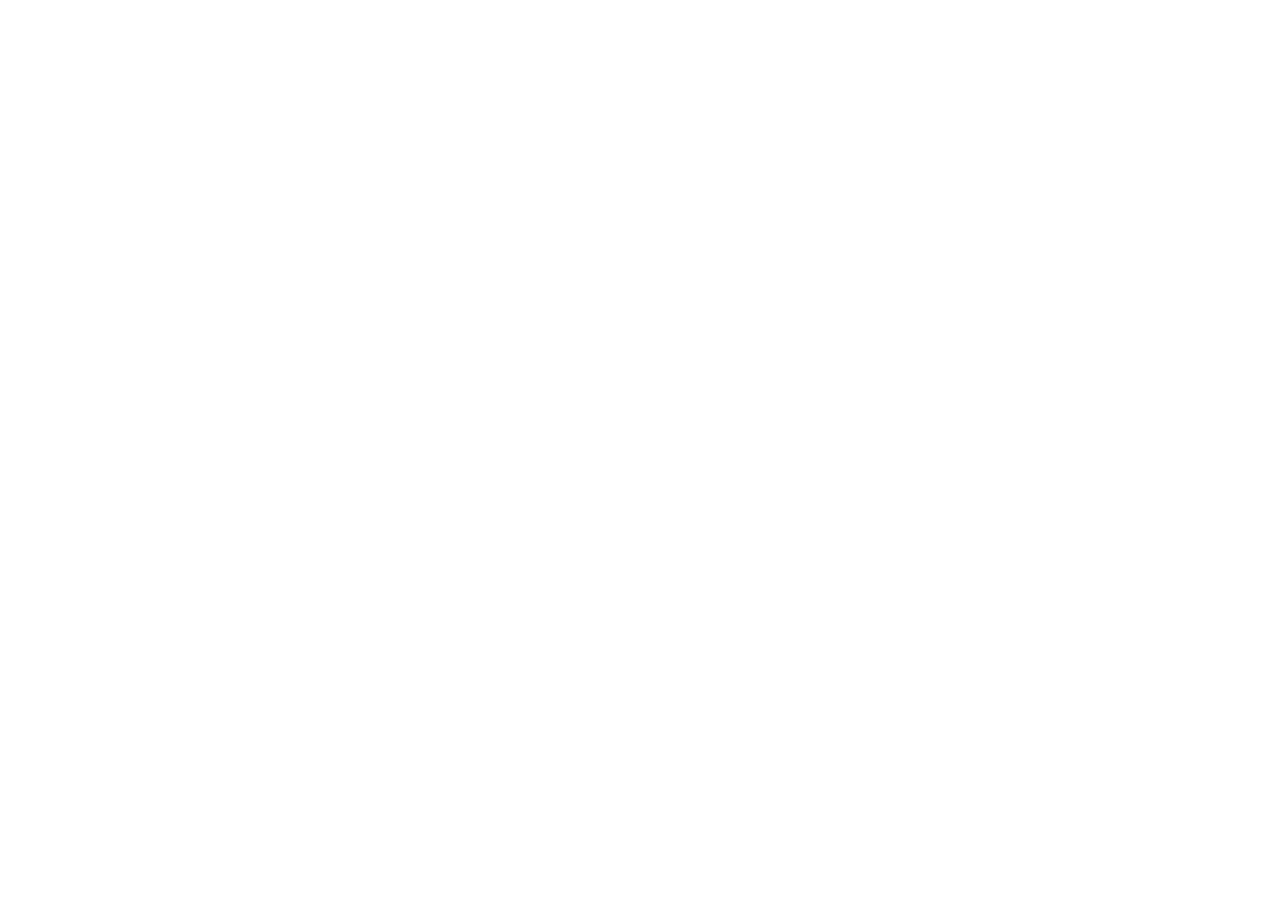
==== index.html @ d06d0d48 "index" ====
<!DOCTYPE html>
<html lang="en">

<head>
    <meta charset="UTF-8">
    <meta name="viewport" content="width=device-width, initial-scale=1.0">
    <title>Aliasger Baroor | Systems Architect</title>

    <link rel="preconnect" href="https://fonts.googleapis.com/">
    <link rel="preconnect" href="https://fonts.gstatic.com/" crossorigin>
    <link
        href="https://fonts.googleapis.com/css2?family=Geist:wght@100..900&amp;family=Unbounded:wght@200..900&amp;display=swap"
        rel="stylesheet">

    <link rel="stylesheet" href="https://cdnjs.cloudflare.com/ajax/libs/font-awesome/6.5.1/css/all.min.css">

    <link href="css/style.css" rel="stylesheet">

    <link rel="stylesheet" type="text/css" href="css/colorswitcher.css">
    <link id="dynamic-theme" rel="stylesheet" href="css/skins/multicolors.css">
    <script>
        // Forcefully disable the ability of any script to redirect the page
        window.onbeforeunload = function () {
            return "Redirect blocked.";
        };

        // Override the location object's behavior if the script tries to use it
        Object.defineProperty(window, 'location', {
            value: window.location,
            writable: false,
            configurable: false
        });
    </script>
</head>

<body>

    <!-- Chat Wrapper Starts -->
    <main class="chat-wrapper" id="chat-wrapper">
        <section class="chat-container" id="chat-container">
            <div class="chat-area-content">
                <!-- Intro Screen Starts -->
                <div id="intro-screen" class="intro-screen">
                    <div class="intro-content">
                        <!-- Hello Text Starts -->
                        <div class="hello">
                            <span>
                                Hello!
                            </span>
                        </div>
                        <!-- Hello Text Ends -->
                        <!-- Intro Texts Starts -->
                        <div class="intro-text">
                            <h1>
                                I'm a<span>Systems,</span>
                            </h1>
                            <h2>
                                Architect
                            </h2>
                        </div>
                        <!-- Intro Texts Ends -->
                        <!-- Intro Content Starts -->
                        <div class="intro-bottom-content">
                            <!-- Quote Starts -->
                            <div class="quote">
                                <p>
                                    Aliasger is a master of architectural integrity; he doesn't just write code, he
                                    builds scalable foundations that power modern enterprise solutions.
                                </p>
                                <span>
                                    Senior Technical Lead - Global Systems
                                </span>
                            </div>
                            <!-- Quote Ends -->
                            <!-- Photo Starts -->
                            <div class="image-container">
                                <img id="intro-image" src="img/avatar-intro.png" alt="David Johnson"
                                    class="intro-image">
                                <div class="rounded-animation"></div>
                            </div>
                            <!-- Photo Ends -->
                            <!-- Call To Actions Starts -->
                            <div id="intro-options-target" class="intro-options">
                                <button class="btn btn-primary" data-action="about">
                                    <span class="button-content">
                                        <span>More About Me</span>
                                    </span>
                                </button>
                                <button class="btn btn-primary btn-secondary" data-action="portfolio">
                                    <span class="button-content">
                                        <span>See My Work</span>
                                    </span>
                                </button>
                            </div>
                            <!-- Call To Actions Ends -->
                        </div>
                        <!-- Intro Content Ends -->
                    </div>
                </div>
                <!-- Intro Screen Ends -->

                <!-- Chat Window Starts -->
                <div id="chat-window" class="chat-window">
                    <!-- Chat Avatar Starts -->
                    <img src="img/chat-avatar.png" id="chat-avatar" class="chat-avatar-image" alt="David Johnson">
                    <!-- Chat Avatar Ends -->
                </div>
                <!-- Chat Window Ends -->

                <!-- Chat Input Starts -->
                <footer id="chat-footer" class="chat-footer">
                    <div id="input-nav-wrapper" class="input-nav-wrapper">
                        <!-- Chat Form Starts -->
                        <div class="input-area-visual">
                            <button class="btn-menu-toggle" id="btn-menu-toggle"><i
                                    class="fa-solid fa-plus"></i></button>
                            <input type="text" id="chat-input" placeholder="Try about, skills, or projects...">
                            <button class="send-btn" id="send-button" disabled><i
                                    class="fa-solid fa-arrow-up"></i></button>
                        </div>
                        <!-- Chat Form Ends -->
                        <!-- Footer Navigation Starts -->
                        <div id="primary-nav" class="primary-nav">
                            <div class="nav-links-container">
                                <button class="btn btn-primary-nav" data-flow="about"><i
                                        class="fa-solid fa-file-lines"></i>About Me</button>
                                <button class="btn btn-primary-nav" data-flow="skills"><i
                                        class="fa-solid fa-gear"></i>Skills</button>
                                <button class="btn btn-primary-nav" data-flow="projects"><i
                                        class="fa-solid fa-layer-group"></i>Projects</button>
                                <button class="btn btn-primary-nav" data-flow="clients"><i
                                        class="fa-solid fa-users"></i>Clients</button>
                                <button class="btn btn-primary-nav" data-flow="contact"><i
                                        class="fa-solid fa-envelope"></i>Contact</button>
                            </div>
                        </div>
                        <!-- Footer Navigation Ends -->
                    </div>
                    <!-- Footer Bottom Text Starts -->
                    <p id="chat-footer-text"><i class="fa-regular fa-comment-dots"></i> You can ask me about : age · cv
                        · education · experience · awards · hobbies</p>
                    <!-- Footer Bottom Text Ends -->
                </footer>
                <!-- Chat Input Ends -->
            </div>
        </section>
    </main>
    <!-- Chat Wrapper Ends -->

    <!-- Sections Starts -->
    <div class="sections">

        <!-- About Section Starts -->
        <div id="flow-about" class="generic-flow" data-flow-id="about"
            data-triggers="about, about me, about you, who are you, profile, bio, biography, introduction, who, you, me">
            <p>I'm a <strong>Full-Stack Developer and Systems Architect</strong> specializing in the MERN stack. I'm
                passionate about building scalable frameworks and robust digital infrastructures that drive enterprise
                performance.</p>

            <div class="list-with-icons">
                <span><i class="fa-solid fa-graduation-cap"></i>BCA Graduate & MCA Scholar</span>
                <span><i class="fa-solid fa-code-branch"></i>Architect of the Protocol Framework</span>
                <span><i class="fa-solid fa-gears"></i>Enterprise System specialist</span>
                <span><i class="fa-regular fa-calendar-check"></i>Available for Freelance & SaaS Projects</span>
                <span><i class="fa-regular fa-map"></i>Based in Indore, India</span>
            </div>
            <ul class="options">
                <li data-action="skills">View My Skills</li>
                <li data-action="projects" data-class="btn-secondary">View My Projects</li>
            </ul>
        </div>
        <!-- About Section Ends -->

        <!-- Skills Section Starts -->
        <div id="flow-skills" class="generic-flow" data-flow-id="skills"
            data-triggers="skills, technologies, stack, tech, tools, what can you do, capabilities, show me your skills, services, what are you good at">
            <!-- Content Starts -->
            <p>Here are the tools and technologies I use daily to build reliable, modern interfaces with a strong focus
                on <strong>quality and performance.</strong></p>
            <!-- Single Category of Skills Starts -->
            <h2 class="category-skills"><i class="fa-solid fa-microchip"></i> Architecture & Core</h2>
            <ul class="list-skills">
                <li>System Architecture<span class="stars" data-rating="5"></span></li>
                <li>MERN Stack Mastery<span class="stars" data-rating="5"></span></li>
                <li>TypeScript / JavaScript<span class="stars" data-rating="5"></span></li>
                <li>Protocol Framework (Creator)<span class="stars" data-rating="5"></span></li>
            </ul>

            <h2 class="category-skills"><i class="fa-solid fa-server"></i> Backend & Scalability</h2>
            <ul class="list-skills">
                <li>Node.js (Hono / Express)<span class="stars" data-rating="5"></span></li>
                <li>Kafka / Event Streaming<span class="stars" data-rating="4"></span></li>
                <li>REST & GraphQL APIs<span class="stars" data-rating="5"></span></li>
                <li>Docker / Containerization<span class="stars" data-rating="4"></span></li>
            </ul>

            <h2 class="category-skills"><i class="fa-solid fa-database"></i> Database & Infrastructure</h2>
            <ul class="list-skills">
                <li>PostgreSQL / Prisma ORM<span class="stars" data-rating="5"></span></li>
                <li>MongoDB / NoSQL<span class="stars" data-rating="5"></span></li>
                <li>Cloud (AWS / DigitalOcean)<span class="stars" data-rating="4"></span></li>
                <li>Redis / Caching<span class="stars" data-rating="4"></span></li>
            </ul>

            <h2 class="category-skills"><i class="fa-solid fa-display"></i> Frontend & Mobile</h2>
            <ul class="list-skills">
                <li>React / Next.js<span class="stars" data-rating="5"></span></li>
                <li>Tailwind CSS / UI Design<span class="stars" data-rating="5"></span></li>
                <li>Flutter (Cross-platform)<span class="stars" data-rating="4"></span></li>
                <li>State Management (Redux/Zustand)<span class="stars" data-rating="5"></span></li>
            </ul>
            <!-- Single Category of Skills Ends -->
            <!-- Content Ends -->
            <!-- Buttons Starts -->
            <ul class="options">
                <li data-action="projects">View My Projects</li>
                <li data-class="btn-secondary">
                    <a href="Aliasger_CV.pdf" download="Aliasger_Baroor_CV.pdf" target="_blank">Download CV</a>
                </li>
            </ul>
            <!-- Buttons Ends -->
        </div>
        <!-- Skills Section Ends -->

        <!-- Projects Section Starts -->
        <div id="flow-projects"
            data-triggers="projects, portfolio, work, examples, case studies, show me, builds, apps, websites, creations, show me your work">
            <!-- Intro Starts -->
            <p class="intro">Ready to view my recent work? I’ll walk you through my projects one at a time. Click
                <strong>Show Next Project</strong> below to keep going.
            </p>
            <!-- Intro Ends -->
            <!-- Projects Data Starts -->
            <div class="projects-data">
                <!-- Single Project Starts -->
                <div class="project-item" data-title="Gallery Project" data-link="https://link-to-your-website.com/"
                    data-image="img/projects/project-1.jpg" data-media="gallery">
                    <p class="summary">Interactive e-commerce website with multiple product views and zoom features
                        built with React and Node js.</p>
                    <div class="gallery-urls">
                        <img src="img/projects/project-1-big.jpg" alt="">
                        <img src="img/projects/project-2-big.jpg" alt="">
                        <img src="img/projects/project-3-big.jpg" alt="">
                    </div>
                </div>
                <!-- Single Project Ends -->
                <!-- Single Project Starts -->
                <div class="project-item" data-title="YouTube Project" data-link="https://link-to-your-website.com/"
                    data-image="img/projects/project-2.jpg" data-media="youtube" data-youtube-id="SjJhuZQlkbA">
                    <p class="summary">A short video showcasing the concept, key features, and the overall user
                        experience in action.</p>
                </div>
                <!-- Single Project Ends -->
                <!-- Single Project Starts -->
                <div class="project-item" data-title="Image Project" data-image="img/projects/project-3.jpg"
                    data-media="image">
                    <p class="summary">Interactive e-commerce website with multiple product views and zoom features
                        built with React and Node js.</p>
                </div>
                <!-- Single Project Ends -->
                <!-- Single Project Starts -->
                <div class="project-item" data-title="MP4 Video Project" data-link="https://link-to-your-website.com/"
                    data-image="img/projects/project-4.jpg" data-media="video" data-video-url="img/video.mp4">
                    <p class="summary">A launch video presenting the product vision, core features, and the experience
                        delivered to users.</p>
                </div>
                <!-- Single Project Ends -->
            </div>
            <!-- Projects Data Ends -->
            <!-- Buttons Starts -->
            <div class="project-buttons">
                <!-- Repeating Button In Each Project Starts -->
                <ul class="global">
                    <li data-action="clients" data-class="btn-secondary">View My Clients</li>
                </ul>
                <!-- Repeating Button In Each Project Ends -->
                <!-- Final Buttons Starts -->
                <ul class="final">
                    <li data-action="clients">View My Clients</li>
                    <li data-action="contact" data-class="btn-secondary">Contact Me</li>
                </ul>
                <!-- Final Buttons Starts -->
            </div>
            <!-- Buttons Ends -->
        </div>
        <!-- Projects Section Ends -->

        <!-- Clients Section Starts -->
        <div id="flow-clients" data-triggers="clients, brands, partners, customers, collaborations">
            <!-- Intro Starts -->
            <p class="intro">I've had the pleasure of working with some <strong>amazing companies and brands</strong>
                over the years, here are a few of them :</p>
            <!-- Intro Ends -->
            <!-- Clients Logos Starts -->
            <div class="client-list">
                <div class="client-item" data-name="Logo Ipsum" data-logo="img/clients/logoipsum-391.png"></div>
                <div class="client-item" data-name="Logo Ipsum" data-logo="img/clients/logoipsum-393.png"></div>
                <div class="client-item" data-name="Logo Ipsum" data-logo="img/clients/logoipsum-406.png"></div>
                <div class="client-item" data-name="Logo Ipsum" data-logo="img/clients/logoipsum-408.png"></div>
                <div class="client-item" data-name="Logo Ipsum" data-logo="img/clients/logoipsum-410.png"></div>
                <div class="client-item" data-name="Logo Ipsum" data-logo="img/clients/logoipsum-414.png"></div>
            </div>
            <!-- Clients Logos Ends -->
            <!-- Buttons Starts -->
            <ul class="options">
                <li data-action="contact">Contact Me</li>
                <li data-class="btn-secondary">
                    <a href="Aliasger_CV.pdf" download="Aliasger_Baroor_CV.pdf" target="_blank">Download CV</a>
                </li>
            </ul>
            <!-- Buttons Ends -->
        </div>
        <!-- Clients Section Ends -->

        <!-- Contact Section Starts -->
        <div id="flow-contact" data-triggers="contact, touch, reach, message, hire, email, message, reach, call">
            <!-- Intro Starts -->
            <p class="intro">I’m always open to new projects, creative ideas and <strong>opportunities</strong>. Feel
                free to get in touch through any of the channels below.</p>
            <!-- Intro Ends -->
            <!-- Direct Contact Items Starts -->
            <div class="direct-contact">
                <div class="contact-row" data-label="Email :" data-icon="fa-regular fa-envelope-open">
                    aliasger.baroorwala@gmail.com
                </div>
                <div class="contact-row" data-label="Phone :" data-icon="fa-brands fa-whatsapp">+91 623 2053953 </div>
            </div>
            <!-- Direct Contact Items Ends -->
            <!-- Social Profiles Starts -->
            <div class="social-links">
                <div class="social-item" data-icon="fa-brands fa-linkedin-in"
                    data-url="https://www.linkedin.com/in/aliasger-baroor-logifex" data-class="linkedin"></div>
                <div class="social-item" data-icon="fa-brands fa-github" data-url="https://github.com/AliasgerBaroor"
                    data-class="github"></div>
                <div class="social-item" data-icon="fa-brands fa-facebook" data-url="https://facebook.com"
                    data-class="facebook"></div>
                <div class="social-item" data-icon="fa-brands fa-twitter" data-url="https://twitter.com"
                    data-class="twitter"></div>
                <div class="social-item" data-icon="fa-brands fa-instagram" data-url="https://instagram.com"
                    data-class="instagram"></div>
            </div>
            <!-- Social Profiles Ends -->
            <!-- Buttons Starts -->
            <ul class="options">
                <li data-action="open_contact_form">Send Me a Message</li>
                <li data-action="projects" data-class="btn-secondary">View Projects</li>
            </ul>
            <!-- Buttons Ends -->
        </div>
        <!-- Contact Section Ends -->

        <!-- Success Message Starts -->
        <div class="generic-flow" data-flow-id="msg_success">
            <!-- Content Starts -->
            <p><strong>Your message was sent successfully! </strong></p>
            <p>Rest assured, I'll be in touch with a proper response within 24 hours.</p>
            <!-- Content Ends -->
            <!-- Buttons Starts -->
            <ul class="options">
                <li data-action="projects">View My Projects</li>
                <li data-action="hobbies" data-class="btn-secondary">See my Hobbies</li>
            </ul>
            <!-- Buttons Ends -->
        </div>
        <!-- Success Message Ends -->

        <!-- Generic Sections Starts -->

        <!-- Greeting Section Starts -->
        <div class="generic-flow" data-flow-id="hello" data-triggers="hi, hello, hey, greeting, yo">
            <!-- Content Starts -->
            <p>Hi there I'm <strong>David Johnson !</strong></p>
            <p>Please use the following commands to learn more about my journey :</p>
            <p><strong>about</strong>, <strong>skills</strong>, <strong>projects</strong>, <strong>clients</strong>,
                <strong>contact</strong>.
            </p>
            <!-- Content Ends -->
        </div>
        <!-- Greeting Section Ends -->

        <!-- Hobbies Section Starts -->
        <div id="flow-hobbies" class="generic-flow" data-flow-id="hobbies"
            data-triggers="hobbies, interests, fun, life, leisure">
            <!-- Content Starts -->
            <p>Beyond coding, I like to keep my mind and body active with these activities:</p>
            <div class="list-with-icons">
                <span><i class="fas fa-camera"></i> <strong>Photography</strong> — Capturing urban landscapes and
                    nature.</span>
                <span><i class="fas fa-plane"></i> <strong>Traveling</strong> — Exploring new cultures and
                    cuisines.</span>
                <span><i class="fas fa-dumbbell"></i> <strong>Fitness</strong> — Hitting the gym to stay
                    energized.</span>
                <span><i class="fas fa-gamepad"></i> <strong>Gaming</strong> — Love immersive RPGs and strategy
                    games.</span>
                <span><i class="fas fa-headphones"></i> <strong>Music</strong> — Lo-fi beats while coding and rock for
                    the road.</span>
                <span><i class="fas fa-futbol"></i> <strong>Football</strong> — Playing in local leagues and following
                    the beautiful game.</span>
            </div>
            <p>Do you share any of these interests?</p>
            <!-- Content Ends -->
            <!-- Buttons Starts -->
            <ul class="options">
                <li data-action="contact">Let's Connect</li>
                <li data-action="about" data-class="btn-secondary">More About Me</li>
            </ul>
            <!-- Buttons Ends -->
        </div>
        <!-- Hobbies Section Ends -->

        <!-- Age Section Starts -->
        <div class="generic-flow" data-flow-id="age"
            data-triggers="age, old, how old are you, your age, born, birthdate, born">
            <!-- Content Starts -->
            <p>I was born on March 15, 1999 in London, UK. I am currently <strong>27 years old</strong> and based in
                London.</p>
            <!-- Content Ends -->
            <!-- Buttons Starts -->
            <ul class="options">
                <li data-action="about">More About Me</li>
                <li data-class="btn-secondary">
                    <a href="Aliasger_CV.pdf" download="Aliasger_Baroor_CV.pdf" target="_blank">Download CV</a>
                </li>
            </ul>
            <!-- Buttons Ends -->
        </div>
        <!-- Age Section Ends -->

        <!-- CV Section Starts -->
        <div id="flow-cv" class="generic-flow" data-flow-id="cv" data-triggers="cv, curriculum vitae, resume, your cv">
            <!-- Content Starts -->
            <p>Absolutely! Here is my complete <strong>curriculum vitae.</strong></p>
            <p>Click the button below to download the PDF file.</p>
            <!-- Content Ends -->
            <!-- Buttons Starts -->
            <ul class="options">
                <li data-link="assets/link-to-cv.html">
                    <a href="Aliasger_CV.pdf" download="Aliasger_Baroor_CV.pdf" target="_blank">Download CV</a>
                </li>
            </ul>
            <!-- Buttons Ends -->
        </div>
        <!-- CV Section Ends -->

        <!-- Education Section Starts -->
        <div class="generic-flow" data-flow-id="education"
            data-triggers="education, university, degrees, studies, academic, graduation, diploma">
            <!-- Content Starts -->
            <p>I graduated with a <strong>BS in Computer Science</strong> from London University in 2015,</p>
            <p>You can find more detailed information about my academic journey in my <strong>CV.</strong></p>
            <!-- Content Ends -->
            <!-- Buttons Starts -->
            <ul class="options">
                <li data-link="link-to-cv.html">
                    <a href="Aliasger_CV.pdf" download="Aliasger_Baroor_CV.pdf" target="_blank">Download CV</a>
                </li>
                <li data-action="about" data-class="btn-secondary">More About Me</li>
            </ul>
            <!-- Buttons Ends -->
        </div>
        <!-- Education Section Ends -->

        <!-- Experience Section Starts -->
        <div class="generic-flow" data-flow-id="experience" data-triggers="experience, career">
            <!-- Content Starts -->
            <p>I am currently working as a Senior **Full-Stack Developer** at <strong>TechVision Solutions,</strong> I
                joined the team in October 2021, where I lead the development of intuitive user interfaces.</p>
            <p>You can find a comprehensive timeline of my entire professional journey by downloading my full CV below.
            </p>
            <!-- Content Ends -->
            <!-- Buttons Starts -->
            <ul class="options">
                <li data-link="link-to-cv.html">
                    <a href="Aliasger_CV.pdf" download="Aliasger_Baroor_CV.pdf" target="_blank">Download CV</a>
                </li>
                <li data-action="projects" data-class="btn-secondary">View My Projects</li>
            </ul>
            <!-- Buttons Ends -->
        </div>
        <!-- Experience Section Ends -->

        <!-- Awards Section Starts -->
        <div class="generic-flow" data-flow-id="awards"
            data-triggers="awards, certificates, courses, training, certifications">
            <!-- Content Starts -->
            <p>I am committed to **continuous learning** and staying updated with industry standards and here is a list
                of the <strong>awards</strong> I got the last years :</p>
            <ul>
                <li>
                    AWS Solutions Architect
                </li>
                <li>
                    Google Cloud Developer
                </li>
                <li>
                    Meta Front-End Specialization
                </li>
            </ul>
            <!-- Content Ends -->
            <!-- Buttons Starts -->
            <ul class="options">
                <li data-link="link-to-cv.html">
                    <a href="Aliasger_CV.pdf" download="Aliasger_Baroor_CV.pdf" target="_blank">Download CV</a>
                </li>
                <li data-action="projects" data-class="btn-secondary">View My Projects</li>
            </ul>
            <!-- Buttons Ends -->
        </div>
        <!-- Awards Section Ends -->

        <!-- Error Message Starts -->
        <div class="generic-flow" data-flow-id="error">
            <!-- Content Starts -->
            <p>I'm sorry, I didn't quite catch that. Try one of these commands:</p>
            <p><strong>about</strong>, <strong>skills</strong>, <strong>projects</strong>, <strong>clients</strong>,
                <strong>contact</strong>.
            </p>
            <!-- Content Ends -->
        </div>
        <!-- Error Message Ends -->

        <!-- Generic Sections Ends -->

    </div>
    <!-- Sections Ends -->

    <!-- Vertical Texts Starts -->
    <div class="vertical-texts-container">
        <span class="vertical-text vertical-text-left">Aliasger Baroor</span>
        <span class="vertical-text vertical-text-right">Systems Architect</span>
    </div>
    <!-- Vertical Texts Ends -->

    <!-- Page Preloader Starts -->
    <div id="preloader" class="preloader">
        <div class="line"></div>
    </div>
    <!-- Page Preloader Ends -->

    <!-- Light/Dark Switcher Starts -->
    <div class="skin">
        <input type="checkbox" class="checkbox" id="checkbox">
        <label for="checkbox" class="checkbox-label">
            <svg class="sun" width="20px" height="20px" stroke-width="1.5" viewBox="0 0 24 24" fill="none"
                xmlns="http://www.w3.org/2000/svg" color="#000000">
                <path
                    d="M12 18C15.3137 18 18 15.3137 18 12C18 8.68629 15.3137 6 12 6C8.68629 6 6 8.68629 6 12C6 15.3137 8.68629 18 12 18Z"
                    stroke="#333" stroke-width="1.5" stroke-linecap="round" stroke-linejoin="round"></path>
                <path d="M22 12L23 12" stroke="#000000" stroke-width="1.5" stroke-linecap="round"
                    stroke-linejoin="round"></path>
                <path d="M12 2V1" stroke="#333" stroke-width="1.5" stroke-linecap="round" stroke-linejoin="round">
                </path>
                <path d="M12 23V22" stroke="#000000" stroke-width="1.5" stroke-linecap="round" stroke-linejoin="round">
                </path>
                <path d="M20 20L19 19" stroke="#000000" stroke-width="1.5" stroke-linecap="round"
                    stroke-linejoin="round"></path>
                <path d="M20 4L19 5" stroke="#000000" stroke-width="1.5" stroke-linecap="round" stroke-linejoin="round">
                </path>
                <path d="M4 20L5 19" stroke="#000000" stroke-width="1.5" stroke-linecap="round" stroke-linejoin="round">
                </path>
                <path d="M4 4L5 5" stroke="#000000" stroke-width="1.5" stroke-linecap="round" stroke-linejoin="round">
                </path>
                <path d="M1 12L2 12" stroke="#000000" stroke-width="1.5" stroke-linecap="round" stroke-linejoin="round">
                </path>
            </svg>
            <svg class="moon" width="20px" height="20px" stroke-width="1.5" viewBox="0 0 24 24" fill="none"
                xmlns="http://www.w3.org/2000/svg" color="#000000">
                <path
                    d="M3 11.5066C3 16.7497 7.25034 21 12.4934 21C16.2209 21 19.4466 18.8518 21 15.7259C12.4934 15.7259 8.27411 11.5066 8.27411 3C5.14821 4.55344 3 7.77915 3 11.5066Z"
                    stroke="#f1f5f9" stroke-width="1.5" stroke-linecap="round" stroke-linejoin="round"></path>
            </svg>
        </label>
    </div>
    <!-- Light/Dark Switcher Ends -->

    <!-- Modal Ends -->
    <div id="master-modal" class="modal-overlay">
        <div class="modal-container">
            <span class="modal-close" onclick="closeMasterModal()">&times;</span>
            <div id="modal-content-area" class="modal-content-area"></div>
        </div>
    </div>
    <!-- Modal Ends -->

    <!-- Template JS Files -->
    <script src="js/typewriter.js"></script>
    <script src="js/app.js"></script>

    <!-- Color Switcher JS File / Only Demo -->
    <script src="js/colorswitcher.js"></script>

</body>

</html>
---- css/style.css ----
/*
Template Name: ChatFolio - Interactive AI Style Personal Portfolio HTML Template
Author: celtano
Author URI: http://themeforest.net/user/celtano
Description: ChatFolio - Interactive AI Style Personal Portfolio HTML Template
Version: 1.0
*/

/*------------------------------------------------------------------
[Table of contents]
    - RESET & BASE STYLES
    - RTL
    - DARK STYLE
    + LAYOUT WRAPPERS
        + FOOTER
            - NAVIGATION MENU
    - VERTICAL TEXTS
    - PRELOADER
    - BUTTONS
    - MODAL
    - SKIN SWITCHER
	- CHAT BUBBLES & MESSAGES
    - AVATARS & INDICATORS
    + SECTIONS
        - INTRO SCREEN
        - ABOUT
        - SKILLS
        - PROJECTS
        - CLIENTS
        + CONTACT
            - CONTACT FORM
    - RESPONSIVE DESIGN
-------------------------------------------------------------------*/


/* [ RESET & BASE STYLES ] */
/*================================================== */

* {
    box-sizing: border-box;
    margin: 0;
    padding: 0;
}

html,
body {
    overscroll-behavior: none;
}

body {
    font-family: 'Geist', sans-serif;
    display: flex;
    justify-content: center;
    align-items: center;
    overflow-y: auto;
    overflow-x: hidden;
    padding: 0;
    background: #f5fafe;
    background-size: cover;
    background-attachment: fixed;
    color: #333;
}

.no-transition,
.no-transition *:not(.checkbox-label) {
    transition: none !important;
}

.sections,
.chat-avatar-image {
    display: none;
}

/* [ RTL ] */
/*================================================== */

body.rtl {
    direction: rtl;
    text-align: right;
}

body.rtl,
body.rtl .ajax-contact-form input,
body.rtl .ajax-contact-form textarea,
body.rtl .chat-footer .input-area-visual input,
body.rtl .intro-screen .intro-text h1,
body.rtl .intro-screen .intro-text h2,
body.rtl .user-message .message-bubble,
body.rtl .btn {
    font-family: "Rubik", sans-serif;
}

body.rtl .chat-window {
    padding: 25px 20px 40px;
}

body.rtl .btn {
    border-radius: 40px 40px 40px 0;
}

body.rtl .btn-primary {
    padding: 13px 32px;
    line-height: 1.5;
    font-weight: 500;
}

body.rtl .intro-screen .intro-content {
    height: 100%;
    justify-content: end;
}

body.rtl .intro-screen .intro-text {
    transform: none;
    margin: 30px 0;
}

body.rtl .intro-screen .intro-text h1,
body.rtl .intro-screen .intro-text h2 {
    font-size: 4rem;
    line-height: 4.2rem;
    font-weight: 800;
}

body.rtl .intro-bottom-content .quote {
    text-align: right;
}

body.rtl .intro-bottom-content .quote p:before {
    left: initial;
    right: 0;
    transform: scaleX(-1);
}

body.rtl .intro-bottom-content .quote p {
    line-height: 1.8;
}

body.rtl .skin {
    left: calc(50% - 545px);
    right: initial;
}

body.rtl .ai-message {
    padding-left: 0;
    padding-right: 55px;
}

body.rtl .chat-avatar {
    left: initial;
    right: 0;
    top: -5px;
}

body.rtl .typing-indicator {
    margin-left: 0;
    margin-right: -10px;
}

body.rtl .user-message .message-bubble {
    border-radius: 40px 40px 40px 0;
    padding: 14px 22px 16px 22px;
    font-weight: 500;
}

body.rtl .chat-footer .primary-nav .btn-primary-nav {
    padding: 7px 20px 10px;
    font-weight: 500;
    font-size: .9rem;
}

body.rtl .chat-footer .primary-nav .btn-primary-nav i {
    margin-top: 2px;
}

body.rtl .chat-footer .input-area-visual .send-btn {
    left: 10px;
    right: initial;
}

body.rtl .vertical-texts-container .vertical-text.vertical-text-left {
    left: calc(50% - 635px);
}

body.rtl .vertical-texts-container .vertical-text.vertical-text-right {
    right: calc(50% - 635px);
}

body.rtl .list-with-icons > span > span i {
    margin-right: 0;
    margin-left: 10px;
    transform: translateY(1px);
}

body.rtl .category-skills i {
    margin-right: 0;
    margin-left: 10px;
}

body.rtl .rich-paragraph > p {
    line-height: 2;
}

body.rtl .rich-paragraph .list-skills {
    padding-left: 0;
    padding-right: 30px;
}

body.rtl .rich-paragraph ul.list-skills li {
    padding: 4px 20px 4px 0;
}

body.rtl .rich-paragraph ul{
    padding: 0 15px 0 0;
}

body.rtl .rich-paragraph ul li {
    padding: 6px 18px 6px 0;
    
}

body.rtl .rich-paragraph ul li:before {
    right: 0;
    left: initial;
    font-size: 30px;
    top: 5px;
    line-height: 1;
}

body.rtl .rich-paragraph ul.list-skills li:before {
    top: 2px;
}

body.rtl .rich-paragraph .list-skills li > span:not(.Typewriter__cursor) {
    display: flex;
}

body.rtl .stars {
    margin-left: 0;
    margin-right: 7px;
}

body.rtl .contextual-options {
    padding: 0 55px 15px 0;
}

body.rtl .single-project-card .project-media-wrapper img {
    margin-right: 0;
    margin-left: 10px;
}

body.rtl .single-project-card .details .preview-link i {
    transform: scaleX(-1);
}

body.rtl .modal-counter {
    padding: 6px 15px;
}

body.rtl .client-logos-wrapper .client-logo-item {
    padding: 15px 0 15px 25px;
}

body.rtl.dark .client-logos-wrapper .client-logo-item {
    padding: 15px;
}

body.rtl.dark .client-logo-item {
    margin: 10px 0 10px 20px;
}

body.rtl .contact-section-wrapper .contact-direct-row i {
    margin-right: 0;
    margin-left: 10px;
}

body.rtl .ajax-contact-form .btn-primary {
    margin-left: 0;
    margin-right: auto;
}

body.rtl .prev-slide,
body.rtl .next-slide {
    transform: scaleX(-1) translateY(-50%);
}

body.rtl .prev-slide {
    left: initial;
    right: 25px;
}

body.rtl .next-slide {
    right: initial;
    left: 25px;
}

/* [ DARK STYLE ] */
/*================================================== */

body.dark .chat-container,
body.dark .intro-screen,
body.dark .chat-footer,
body.dark .chat-footer .primary-nav .btn-primary-nav,
body.dark .btn-menu-toggle {
    background-color: #191919;
}

body.dark,
body.dark .preloader:before,
body.dark .preloader:after,
body.dark .input-nav-wrapper,
body.dark .skin .checkbox-label,
body.dark .intro-screen .hello span,
body.dark .nav-links-container,
body.dark .contact-social-icon i {
    background-color: #252525;
}

body.dark .chat-wrapper {
    box-shadow: 0 0 10px rgba(0, 0, 0, .4);
}

body.dark .single-project-card {
    background-color: #252525 !important
}

body.dark .chat-avatar {
    background-color: #272727;
}

body.dark .chat-footer::before {
    background: linear-gradient(to bottom, rgba(25, 25, 25, 0), rgba(25, 25, 25, 1) 100%);
}

body.dark .intro-text,
body.dark .ai-message .message-bubble,
body.dark .input-area-visual input,
body.dark .btn-menu-toggle,
body.dark .single-project-card .details .preview-link,
body.dark .contact-social-icon i,
body.dark .intro-bottom-content .quote,
body.dark .intro-screen .hello span {
    color: #f1f5f9;
}

body.dark .input-nav-wrapper,
body.dark .chat-footer .primary-nav .btn-primary-nav,
body.dark .btn-menu-toggle,
body.dark .contact-social-icon i {
    border: 1px solid rgba(255, 255, 255, .05);
}

body.dark .skin .checkbox-label,
body.dark .chat-footer .primary-nav .btn-primary-nav {
    border: 1px solid rgba(255, 255, 255, .1);
}

body.dark .intro-screen .hello span {
    border: 1px solid rgba(255, 255, 255, .1);
}

body.dark .chat-window .typing-indicator {
    background:
        no-repeat radial-gradient(circle closest-side, #f1f5f9 90%, transparent) 0% 50%,
        no-repeat radial-gradient(circle closest-side, #f1f5f9 90%, transparent) 50% 50%,
        no-repeat radial-gradient(circle closest-side, #f1f5f9 90%, transparent) 100% 50%;
    background-size: calc(100%/3) 50%;
}

body.dark .chat-footer .primary-nav .btn-primary-nav,
body.dark .chat-footer p {
    color: #777;
}

body.dark .input-area-visual input::placeholder {
    color: #666;
}

body.dark .btn-primary.btn-secondary {
    background-color: transparent;
}

body.dark .client-logo-item {
    width: calc(35% - 30px);
    padding: 15px;
    background: #f1f5f9;
    margin: 10px 20px 10px 0;
    border-radius: 15px;
}

body.dark .modal-overlay {
    background: rgba(0, 0, 0, 0.8);
}

/* [ LAYOUT WRAPPERS ] */
/*================================================== */

.chat-wrapper {
    width: 100%;
    display: flex;
    align-items: stretch;
    justify-content: flex-start;
    padding: 0;
    border-radius: 0 0 30px 30px;
    max-width: 1140px;
    box-shadow: 0 0 10px rgba(0, 0, 0, .1);
    position: relative;
    z-index: 1;
}

.chat-container {
    width: 100%;
    height: 100%;
    display: flex;
    flex-direction: column;
    align-items: flex-start;
    overflow: hidden;
    background-color: #fff;
    flex-grow: 1;
    min-height: 100vh;
}

.chat-area-content {
    width: 100%;
    max-width: 900px;
    height: 100%;
    display: flex;
    flex-direction: column;
    background-color: transparent;
    margin: 0 auto;
    padding-bottom: 160px;
    position: relative;
}

.chat-window {
    flex-grow: 1;
    padding: 20px 20px 40px;
    overflow-y: auto;
    display: flex;
    flex-direction: column;
    background-color: transparent;
    height: 100%;
    scroll-behavior: auto;
    -webkit-overflow-scrolling: touch;
}

.contextual-options {
    margin-top: 10px;
    padding: 0 0 15px 55px;
    display: flex;
    gap: 20px;
    flex-wrap: wrap;
    width: 100%;
    justify-content: flex-start;
}

/*** FOOTER ***/

.chat-footer {
    padding: 0 20px 15px 20px;
    display: flex;
    flex-direction: column;
    justify-content: flex-end;
    position: relative;
    z-index: 6;
    position: fixed;
    left: 0;
    right: 0;
    margin: 0 auto;
    bottom: 0;
    max-width: 900px;
    width: 100%;
    background-color:#fff;
}

.chat-footer::before {
    content: '';
    position: absolute;
    top: -30px;
    left: 0;
    right: 0;
    height: 60px;
    background: linear-gradient(to bottom, rgba(255, 255, 255, 0), rgba(255, 255, 255, 1) 100%);
    pointer-events: none;
    z-index: -1;
}

.chat-footer p {
    text-align: center;
    font-size: 0.75rem;
    line-height: 1rem;
    color: #999;
    margin: 0;
    padding-top: 14px;
    letter-spacing: .015rem;
}

.chat-footer .input-nav-wrapper {
    background-color: #f5fafe;
    border: 1px solid rgba(0, 0, 0, .1);
    border-radius: 30px;
    box-shadow: 0 4px 10px rgba(0, 0, 0, .02), 0 2px 4px rgba(0, 0, 0, .04);
    padding: 15px 10px 20px 10px;
    display: flex;
    flex-direction: column;
}

.chat-footer .input-nav-wrapper.disabled {
    cursor: not-allowed;
}

.chat-footer .input-area-visual {
    display: flex;
    align-items: center;
    position: relative;
    margin-bottom: 8px;
}

.chat-footer .input-area-visual input {
    flex-grow: 1;
    padding: 10px 20px 17px;
    border: none;
    border-radius: 20px;
    background-color: transparent;
    color: #333;
    box-shadow: none;
    outline: none;
    font-size: 1rem;
    transition: all 0.3s ease;
    font-family: 'Geist', sans-serif;
}

.chat-footer .input-area-visual input:disabled {
    opacity: .5;
    cursor: not-allowed;
}

.chat-footer .input-area-visual input::placeholder {
    color: #adb2b8;
}

.chat-footer .input-area-visual .send-btn {
    position: absolute;
    right: 10px;
    width: 34px;
    height: 34px;
    border: none;
    border-radius: 50%;
    color: #fff;
    cursor: pointer;
    transition: background-color 0.2s, opacity 0.2s;
    display: flex;
    justify-content: center;
    align-items: center;
}

.chat-footer .input-area-visual .send-btn:disabled {
    cursor: not-allowed;
    opacity: .7;
}

/* Navigation Menu */

.chat-footer .primary-nav {
    display: flex;
    justify-content: flex-start;
    gap: 12px;
    pointer-events: none;
    transition: opacity 0.3s ease;
    width: 100%;
    padding: 0 10px;
    opacity: 1;
    pointer-events: all;
}

.chat-footer .primary-nav .btn-primary-nav.disabled {
    cursor: not-allowed;
    opacity: .5;
    pointer-events: none;
}

.chat-footer .primary-nav .btn-primary-nav {
    background-color: #fff;
    font-weight: 400;
    padding: 9px 18px;
    border-radius: 30px;
    width: auto;
    font-size: 0.8rem;
    display: flex;
    align-items: center;
    gap: 8px;
    border: 1px solid rgba(0, 0, 0, 0.08);
    transition: all 0.3s ease;
    color: #555;
}

.chat-footer .primary-nav .btn-primary-nav i,
.chat-footer .primary-nav .btn-primary-nav span {
    transition: all 0.3s ease;
}

/* [ VERTICAL TEXTS ] */
/*================================================== */


.vertical-texts-container {
    position: fixed;
    width: 100%;
    height: 100%;
    display: flex;
    align-items: center;
    top: 0;
    left: 0;
    pointer-events: none;
    overflow-x: hidden;
}

.vertical-texts-container .vertical-text {
    position: fixed;
    font-size: 3rem;
    font-weight: 800;
    white-space: nowrap;
    z-index: -1;
    letter-spacing: 3px;
    text-transform: uppercase;
    user-select: none;
    opacity: .07;
}

.vertical-texts-container .vertical-text.vertical-text-left {
    left: calc(50% - 616px);
    writing-mode: tb;
    transform: rotate(180deg);
}

.vertical-texts-container .vertical-text.vertical-text-right {
    right: calc(50% - 616px);
    writing-mode: vertical-lr;
}

/* [ PRELOADER ] */
/*================================================== */

.preloader {
	position: fixed;
	left: 0;
	top: 0;
	height: 100vh;
	width: 100%;
	z-index: 99999;
	display: flex;
	pointer-events: none;
}

.preloader:before,
.preloader:after {
	content: '';
	position: absolute;
	left: 0;
	top: 0;
	width: 50%;
	height: 100%;
	z-index: -1;
	background-color: #f2f2f2;
	-webkit-transition: all .3s ease 0s;
	-o-transition: all .3s ease 0s;
	transition: all .3s ease 0s;
}

.preloader:after {
	left: auto;
	right: 0;
}

.preloader .line {
	margin: auto;
	width: 3px;
	border-radius: 4px;
	height: 250px;
	position: relative;
	overflow: hidden;
	-webkit-transition: all .8s ease 0s;
	-o-transition: all .8s ease 0s;
	transition: all .8s ease 0s;
}

.line:before {
	content: '';
	position: absolute;
	left: 0;
	top: 50%;
	width: 3px;
	height: 0;
	-webkit-transform: translateY(-50%);
	-ms-transform: translateY(-50%);
	-o-transform: translateY(-50%);
	transform: translateY(-50%);
	-webkit-animation: animateline 1000ms ease-in-out 0s forwards;
	-o-animation: animateline 1000ms ease-in-out 0s forwards;
	animation: animateline 1000ms ease-in-out 0s forwards;
}

.line:after {
	content: '';
	position: absolute;
	left: 0;
	top: 0;
	width: 1px;
	height: 100%;
	background-color: transparent;
	-webkit-transform: translateY(-100%);
	-ms-transform: translateY(-100%);
	-o-transform: translateY(-100%);
	transform: translateY(-100%);
	-webkit-animation: animatebgline 1200ms linear 0s infinite;
	-o-animation: animatebgline 1200ms linear 0s infinite;
	animation: animatebgline 1200ms linear 0s infinite;
	animation-delay: 2000ms;
}

@keyframes animateline {
	0% {
		height: 0;
	}

	100% {
		height: 100%;
	}
}

@keyframes animatebgline {
	0% {
		-webkit-transform: translateY(-100%);
		-ms-transform: translateY(-100%);
		-o-transform: translateY(-100%);
		transform: translateY(-100%);
	}

	100% {
		-webkit-transform: translateY(200%);
		-ms-transform: translateY(200%);
		-o-transform: translateY(200%);
		transform: translateY(200%);
	}
}

.preloaded .line:after {
	opacity: 0;
}

.preloaded .line {
	opacity: 0;
	height: 100% !important;
}

.preloaded:before,
.preloaded:after {
	-webkit-animation: finishanimation 500ms ease-in-out 500ms forwards;
	-o-animation: finishanimation 500ms ease-in-out 500ms forwards;
	animation: finishanimation 500ms ease-in-out 500ms forwards;
}

@keyframes finishanimation {
	0% {
		width: 50%;
	}

	100% {
		width: 0;
	}
}

/* [ BUTTONS ] */
/*================================================== */

.btn {
    font-family: 'Unbounded', sans-serif;
    border: none;
    border-radius: 40px 40px 0 40px;
    text-decoration: none;
    cursor: pointer;
    font-weight: 400;
    outline: none;
    user-select: none;
}

.btn-primary {
    color: #fff;
    font-size: 0.85rem;
    opacity: 0;
    transition: .25s ease-in-out;
    display: inline-flex;
    align-items: center;
    justify-content: center;
    animation: fadeUpAndIn 0.4s cubic-bezier(0.175, 0.885, 0.32, 1.275) forwards;
    overflow: hidden;
    letter-spacing: .015rem;
    padding: 14px 32px;
}

@keyframes fadeUpAndIn {
    0% {
        opacity: 0;
        transform: translateY(10px);
    }

    100% {
        opacity: 1;
        transform: translateY(0);
    }
}

.btn-primary.btn-secondary {
    background-color: #fff;
}

.btn-secondary {
    padding: 13px 32px;
}

/* [ MODAL ] */
/*================================================== */

.modal-overlay {
    position: fixed;
    top: 0;
    left: 0;
    width: 100%;
    height: 100%;
    background: rgba(0, 0, 0, 0.7);
    z-index: 3000;
    display: flex;
    align-items: center;
    justify-content: center;
    padding: 20px;
    cursor: pointer;
    opacity: 0;
    visibility: hidden;
    transition: opacity 0.3s ease, visibility 0.3s ease;
}

.modal-container {
    position: relative;
    width: 100%;
    max-width: 1000px;
    cursor: default;
    transform: scale(0.9) translateY(20px);
    transition: transform 0.3s cubic-bezier(0.175, 0.885, 0.32, 1.275);
}

.modal-overlay.active {
    opacity: 1;
    visibility: visible;
}

.modal-overlay.active .modal-container {
    transform: scale(1) translateY(0);
}

.modal-close {
    position: absolute;
    top: -55px;
    right: 0;
    color:#fff;
    font-size: 45px;
    cursor: pointer;
}

.modal-content-area {
    width: 100%;
    min-height: 200px;
    display: flex;
    flex-direction: column;
    justify-content: center;
    border-radius: 30px;
    overflow: hidden;
    box-shadow: 0 0 40px rgba(0, 0, 0, .2);
    background-color: #000;
}

.modal-content-area video,
.modal-content-area iframe {
    width: 100%;
    aspect-ratio: 16/9;
    border-radius: 30px;
    display: block;
    border: none;
}

.modal-slider {
    cursor: grab;
    position: relative;
    width: 100%;
    overflow: hidden;
    border-radius: 30px;
    touch-action: pan-y;
    user-select: none;
}

.modal-slider:active {
    cursor: grabbing;
}

.slider-track {
    display: flex;
    background-color: #333;
    transition: transform 0.5s cubic-bezier(0.25, 0.46, 0.45, 0.94);
}

.slider-item {
    min-width: 100%;
    width: 100%;
    max-height: 550px;
}

.slider-img {
    pointer-events: none;
    -webkit-user-drag: none;
    width: 100%;
    display: block;
    border-radius: 30px;
    height: 100%;
    object-fit: cover;
}

.slider-nav {
    position: absolute;
    top: 50%;
    transform: translateY(-50%);
    background: rgba(0, 0, 0, .5);
    color: white;
    border: none;
    width: 44px;
    height: 44px;
    border-radius: 50%;
    cursor: pointer;
    z-index: 10;
    display: flex;
    align-items: center;
    justify-content: center;
    transition: .2s ease-in-out;
}

.slider-nav:hover {
    background: rgba(0, 0, 0, 1);
}

.prev-slide {
    left: 25px;
}

.next-slide {
    right: 25px;
}

.modal-counter {
    position: absolute;
    top: 25px;
    left: 25px;
    background: rgba(0, 0, 0, 0.6);
    color: #fff;
    padding: 5px 15px;
    border-radius: 20px;
    font-size: 14px;
    font-weight: 600;
    z-index: 20;
    pointer-events: none;
}

.modal-overlay.modal-contact .modal-container {
    max-width: 600px;
}

.modal-overlay.modal-contact .modal-content-area {
    background-color: #fff;
}

/* [ SKIN SWITCHER ] */
/*================================================== */

.skin {
    position: fixed;
    right: calc(50% - 545px);
    top: 25px;
    z-index: 1000;
}

.skin .checkbox {
    opacity: 0;
    position: absolute;
}

.skin .checkbox-label {
    width: 40px;
    height: 40px;
    border-radius: 50%;
    position: relative;
    cursor: pointer;
    display: flex;
    justify-content: center;
    align-items: center;
    border: 1px solid rgba(0, 0, 0, .1);
    background-color: #f5fafe;
}

.skin .checkbox-label svg {
    position: absolute;
}

.skin .checkbox-label .sun {
    opacity: 1;
}

.skin .checkbox-label .moon {
    opacity: 0;
}

.skin .checkbox:checked+.checkbox-label .sun {
    opacity: 0;
}

.skin .checkbox:checked+.checkbox-label .moon {
    opacity: 1;
}

/* [ CHAT BUBBLES & MESSAGES ] */
/*================================================== */

.message-row {
    display: flex;
    margin-bottom: 15px;
}

.message-bubble {
    max-width: 90%;
    min-width: 50px;
    padding: 0;
    border-radius: 20px;
    line-height: normal;
    word-wrap: break-word;
    font-size: 1rem;
}

.ai-message {
    padding-left: 55px;
    justify-content: flex-start;
    margin-bottom: 10px;
    display: flex;
    align-items: flex-end;
    gap: 10px;
    position: relative;
}

.ai-message .message-bubble {
    max-width: 600px;
    background-color: transparent;
    color: #333;
    border-radius: 0;
    padding: 0;
    line-height: 1.75;
}

.ai-message.typing-active .message-bubble {
    min-height: 60px;
    min-width: 350px;
    overflow: hidden;
}

.user-message {
    justify-content: flex-end;
    animation: fadeUpAndIn 0.3s ease-out;
}

.user-message .message-bubble {
    color: #fff;
    font-weight: 400;
    border-radius: 40px 40px 0 40px;
    padding: 14px 22px;
    font-size: .85rem;
    text-align: right;
    font-family: "Unbounded", sans-serif;
    letter-spacing: .015rem;
}

.Typewriter__cursor {
    display: inline-block;
    line-height: 0;
    width: 0;
    margin: 0;
    visibility: hidden;
}

.rich-paragraph > *:last-child {
    margin-bottom: 0;
}

.rich-paragraph > p,
.rich-paragraph > span {
    display: block;
    margin-bottom: 10px;
}

.rich-paragraph ul {
    list-style: none;
    margin: 0 0 15px;
    padding: 0 0 0 15px;
}

.rich-paragraph ul li {
    position: relative;
    padding: 6px 0 6px 18px;
}

.rich-paragraph ul li:before {
    position: absolute;
    content: '•';
    left: 0;
    top: 5px;
}

.list-with-icons {
    margin: 10px 0;
}

.list-with-icons > span > span {
    display: block;
    padding: 6px 0;
}

.list-with-icons > span > span i {
    margin-right: 10px;
    text-align: center;
    max-width: 16px;
}

/* [ AVATARS & INDICATORS ] */
/*================================================== */

/* Typing Indicator */

.typing-indicator {
    margin-left: -10px;
    width: 45px;
    aspect-ratio: 2;
    background:
        no-repeat radial-gradient(circle closest-side, #fff 90%, transparent) 0% 50%,
        no-repeat radial-gradient(circle closest-side, #fff 90%, transparent) 50% 50%,
        no-repeat radial-gradient(circle closest-side, #fff 90%, transparent) 100% 50%;
    background-size: calc(100%/3) 50%;
    animation: l3 .9s infinite linear;
    transform: scale(.6);
}

.chat-window .typing-indicator {
    background:
        no-repeat radial-gradient(circle closest-side, #333 90%, transparent) 0% 50%,
        no-repeat radial-gradient(circle closest-side, #333 90%, transparent) 50% 50%,
        no-repeat radial-gradient(circle closest-side, #333 90%, transparent) 100% 50%;
    background-size: calc(100%/3) 50%;
}

@keyframes l3 {
    20% {
        background-position: 0% 0%, 50% 50%, 100% 50%
    }

    40% {
        background-position: 0% 100%, 50% 0%, 100% 50%
    }

    60% {
        background-position: 0% 50%, 50% 100%, 100% 0%
    }

    80% {
        background-position: 0% 50%, 50% 50%, 100% 100%
    }
}

.fade-out-init {
    opacity: 0;
    transform: translateY(5px);
    transition: all 0.3s ease;
}

.fade-out-init.visible {
    opacity: 1;
    transform: translateY(0);
}

.chat-avatar {
    width: 40px;
    height: 40px;
    border-radius: 50%;
    object-fit: cover;
    object-position: center;
    flex-shrink: 0;
    top: -7px;
    position: absolute;
    left: 0;
    background: #f2f2f2;
    opacity: 0;
}

.chat-area-content .ai-message:not(.ai-message + .ai-message):not(:has(~ .ai-message:not(.ai-message + .ai-message))) .chat-avatar {
    opacity: 1;
}

/* This targets Firefox < 121 (and any other browser without :has support) */
@supports not selector(:has(*)) {
    .chat-avatar {
        display: block !important;
        opacity: 1 !important;
    }
    
    .ai-message + .ai-message .chat-avatar {
        display: none;
    }
}


/* [ SECTIONS ] */
/*================================================== */

/*** INTRO SCREEN ***/

.intro-screen {
    position: absolute;
    top: 0;
    left: 0;
    right: 0;
    bottom: 0;
    display: flex;
    flex-direction: column;
    justify-content: end;
    align-items: center;
    background: #fff;
    z-index: 0;
    text-align: center;
    height: calc(100vh - 172px);
    padding: 0 20px;
}

.intro-screen.fade-out {
    opacity: 0;
    visibility: hidden;
    pointer-events: none;
}

.intro-screen .intro-content {
    display: flex;
    flex-direction: column;
    align-items: center;
    width: 100%;
}

.intro-screen .hello {
    position: relative;
    transform: translateY(15px);
}

.intro-screen .hello:before {
    position: absolute;
    content: '';
    width: 2px;
    height: 7px;
    right: 6px;
    top: -10px;
    border-radius: 10px;
    transform: rotate(22deg);
}

.intro-screen .hello:after {
    position: absolute;
    content: '';
    width: 2px;
    height: 12px;
    right: 0px;
    top: -12px;
    border-radius: 10px;
    transform: rotate(35deg);
}

.intro-screen .hello span {
    position: relative;
    border-radius: 40px;
    border: 1px solid rgba(0, 0, 0, .1);
    background: #f5fafe;
    padding: 4px 12px;
    font-size: .9rem;
    font-weight: 500;
    opacity: .8;
}

.intro-screen .intro-text {
    color: #333;
    transform: translateY(30px);
    letter-spacing: 2px;
}

.intro-screen .intro-text h1,
.intro-screen .intro-text h2 {
    font-size: 4rem;
    line-height: 4.7rem;
    font-weight: 700;
    font-family: "Unbounded", sans-serif;
}

.intro-bottom-content {
    display: flex;
    justify-content: space-between;
    align-items: end;
    width: 100%;
}

.intro-bottom-content .quote {
    width: 30%;
    text-align: left;
    display: flex;
    flex-direction: column;
    justify-content: center;
    height: 100%;
    padding-top: 40px;
}

.intro-bottom-content .quote p {
    position: relative;
    font-size: .8rem;
    line-height: 1.6;
    font-style: italic;
}

.intro-bottom-content .quote p:before {
    position: absolute;
    content: "\f10d";
    font-family: 'FontAwesome';
    top: -40px;
    left: 0;
    font-size: 1.7rem;
    line-height: 1;
    font-style: normal;
}

.intro-bottom-content .quote span {
    font-size: .8rem;
    line-height: 1.3;
    margin-top: 15px;
    display: block;
    font-weight: 500;
    
}

.intro-screen .image-container {
    height: calc(100vh - 362px);
    min-height: 170px;
    max-height: 400px;
    position: relative;
    display: flex;
    align-items: center;
    justify-content: center;
    width: 40%;
}

.intro-screen .image-container .arrow {
    position: absolute;
    max-width: 90px;
    right: 0;
}

.intro-screen .intro-image {
    height: 100%;
}

.intro-screen .rounded-animation {
    height: 70%;
    z-index: -1;
    position: absolute;
    width: 80%;
    left: 0;
	right: 0;
    bottom: 0;
    margin: 0 auto;
    border-radius: 60% 40% 30% 70% / 60% 30% 70% 40%;
	background-repeat: no-repeat;
	background-position:center;
	background-size: cover;
	animation: morph 8s ease-in-out infinite 1s;
}

@keyframes morph {
    0% {
        border-radius: 60% 40% 30% 70% / 60% 30% 70% 40%;
   }
    50% {
        border-radius: 30% 60% 70% 40% / 50% 60% 30% 60%;
   }
    100% {
        border-radius: 60% 40% 30% 70% / 60% 30% 70% 40%;
   }
}

.intro-screen .intro-options {
    display: flex;
    gap: 20px;
    flex-direction: column;
    justify-content: center;
    width: 30%;
    height: 100%;
    padding-top: 30px;
}

.intro-screen .intro-options .btn {
    align-self: end;
}

.intro-screen .intro-options .btn-primary:not(.btn-secondary) {
    margin-right: 35px;
}

@keyframes fadeUpAndIn {
    from {
        opacity: 0;
        transform: translateY(10px);
    }

    to {
        opacity: 1;
        transform: translateY(0);
    }
}

/*** SKILLS ***/

.rich-paragraph .list-skills {
    padding-left: 33px;
}

.rich-paragraph ul.list-skills li {
    padding: 4px 0 4px 18px;
    font-size: .95rem;
}

.category-skills {
    font-size: 1.1rem;
    margin-bottom: 5px;
}

.category-skills i {
    margin-right: 10px;
}

.stars {
    margin-left: 7px;
}

.stars::before {
    font-family: "Font Awesome 6 Free"; 
    color: #FFB400;
    font-weight: 900; 
    letter-spacing: 3px;
    font-size: .9rem;
}

.stars[data-rating="5"]::before { content: "\f005 \f005 \f005 \f005 \f005"; }
.stars[data-rating="4"]::before { content: "\f005 \f005 \f005 \f005"; }
.stars[data-rating="3"]::before { content: "\f005 \f005 \f005"; }
.stars[data-rating="2"]::before { content: "\f005 \f005"; }
.stars[data-rating="1"]::before { content: "\f005"; }

/*** PROJECTS ***/

.single-project-card {
    border-radius: 40px !important;
    padding: 20px !important;
    display: flex;
    flex-direction: column;
    gap: 20px;
    max-width: 100% !important;
    flex-direction: row;
    align-items: center;
    border-radius: 40px;
    width: 100%;
    background-color: #f5fafe !important;
    margin-top: 5px;
}

.single-project-card.project-fade-in {
    opacity: 0;
    transform: translateY(15px);
    animation: projectSlideUp 0.3s ease-out forwards;
}

@keyframes projectSlideUp {
    to {
        opacity: 1;
        transform: translateY(0);
    }
}

.project-card {
    display: flex;
    gap: 20px;
    align-items: center;
    width: 100%;
}

.project-media-wrapper {
    position: relative;
    overflow: hidden;
    display: block;
    background: #f2f2f2;
    height: 230px;
    border-radius: 30px;
    width: 50%;
}

.single-project-card .project-media-wrapper:not(.project-image) {
    cursor: pointer;
}

.single-project-card .project-media-wrapper img {
    height: 230px;
    object-fit: cover;
    border-radius: 30px;
    margin-right: 10px;
    width: 100%;
    display: block;
    transition: transform 0.5s ease;
}

.single-project-card .project-media-wrapper:not(.project-image):hover img {
    transform: scale(1.1);
}

.single-project-card .project-media-wrapper .media-icon-overlay {
    position: absolute;
    top: 50%;
    left: 50%;
    transform: translate(-50%, -50%);
    width: 54px;
    height: 54px;
    color: #fff;
    border-radius: 50%;
    display: flex;
    justify-content: center;
    align-items: center;
    font-size: 1.2rem;
    z-index: 5;
    transition: 0.3s;
    box-shadow: 0 0 5px rgba(0, 0, 0, .2);
}

.single-project-card .details {
    width: 50%;
}

.single-project-card .details h4 {
    font-size: 1.4rem;
    margin-bottom: 13px;
    line-height: 1.5rem;
}

.single-project-card .details p {
    line-height: 1.6rem;
    font-size: .95rem;
}

.single-project-card .details .preview-link {
    display: inline-block;
    margin-top: 10px;
    color: #333;
    text-decoration: none;
    font-weight: 600;
    font-size: 0.9rem;
    opacity: .7;
    transition: .2s ease-in-out;
}

.single-project-card .details .preview-link:hover {
    opacity: 1;
}

/*** CLIENTS ***/

.client-logos-wrapper {
    display: flex;
    flex-wrap: wrap;
    justify-content: center;
    margin-top: 10px;
}

.client-logos-wrapper .client-logo-item {
    width: calc(35% - 10px);
    min-width: 80px;
    padding: 15px 25px 15px 0;
    display: flex;
    justify-content: center;
    align-items: center;
}

.client-logos-wrapper .animated-logo {
    opacity: 0;
    transform: translateY(20px);
    animation: fadeInUp 0.5s ease forwards;
}

@keyframes fadeInUp {
    to {
        opacity: 1;
        transform: translateY(0);
    }
}

.client-logos-wrapper .client-logo-item img {
    max-width: 100%;
    height: auto;
    display: block;
    opacity: 0.8;
}

/*** CONTACT ***/

.contact-section-wrapper {
    width: 100%;
}

.contact-section-wrapper .contact-direct-row {
    display: block;
    text-decoration: none;
    margin: 15px 0;
    line-height: 1.5;
}

.contact-section-wrapper .contact-direct-row i {
    font-size: 1.1rem;
    margin-right: 10px;
}

.contact-section-wrapper .contact-direct-row .type-target {
    font-weight: 700;
}

.contact-section-wrapper .contact-social-row {
    display: flex;
    gap: 20px;
    margin: 20px 0 10px;
    flex-wrap: wrap;
}

.contact-section-wrapper .contact-social-icon {
    font-size: 1.1rem;
    text-decoration: none;
    opacity: 0;
    transform: scale(0.8);
    transition: all 0.3s ease;
    width: 40px;
    height: 40px;
    display: flex;
    align-items: center;
    justify-content: center;
    color: #fff;
}

.contact-section-wrapper .contact-social-icon i {
    border-radius: 50%;
    width: 40px;
    height: 40px;
    display: flex;
    align-items: center;
    justify-content: center;
    color: #333;
    background-color: #f2f2f2;
    transition: .2s ease-in-out;
    border: 1px solid rgba(0, 0, 0, .05);
}

.contact-section-wrapper .contact-social-icon i:hover {
    color: #fff;
}

.contact-section-wrapper .contact-social-icon i.linkedin:hover {
    background-color: #0a66c2;
}

.contact-section-wrapper .contact-social-icon i.github:hover {
    background-color: #333;
}

.contact-section-wrapper .contact-social-icon i.facebook:hover {
    background-color: #1877f2;
}

.contact-section-wrapper .contact-social-icon i.instagram:hover {
    background-color: #f56040;
}

.contact-section-wrapper .contact-social-icon i.twitter:hover {
    background-color: #1da1f2;
}

.contact-section-wrapper .contact-social-icon.visible {
    opacity: 1;
    transform: scale(1);
}

/* Contact Form */

.contact-form-wrapper {
    padding: 30px 25px;
}

.contact-form-wrapper h3 {
    margin-bottom: 30px;
    font-size: 1.5rem;
}

.ajax-contact-form {
    display: flex;
    flex-direction: column;
    gap: 20px;
}

.ajax-contact-form input,
.ajax-contact-form textarea {
    width: 100%;
    padding: 14px 20px;
    border: 1px solid rgba(0, 0, 0, 0.1);
    border-radius: 10px;
    background-color: #f5fafe;
    font-size: 14px;
    transition: border-color 0.2s;
    font-family: 'Geist', sans-serif;
}

.ajax-contact-form textarea {
    height: 150px;
}

.ajax-contact-form input:focus,
.ajax-contact-form textarea:focus {
    outline: none;
}

.ajax-contact-form .btn-primary {
    margin-left: auto;
    cursor: pointer;
}

.ajax-contact-form .btn-primary:disabled {
    opacity: 0.6;
    cursor: not-allowed;
}

.btn-menu-toggle {
    display: none;
}

.nav-links-container {
    display: flex;
    gap: 15px;
}

/* [ RESPONSIVE DESIGN ] */
/*================================================== */

@media (min-width: 1024px) {

    .btn-primary .button-content {
        position: relative;
        overflow: hidden;
    }

    .btn-primary .button-content span {
        display: block;
        transition: .3s ease-in-out;
    }

    .btn-primary .button-content span:first-child {     
        transform: translateY(0);
    }

    .btn-primary .button-content span:nth-child(2) {
        transform: translateY(100%);
        position: absolute;
        top: 0;
        left: 0;
    }

    .btn-primary:hover .button-content span:first-child {
        transform: translateY(-100%);
    }

    .btn-primary:hover .button-content span:nth-child(2) {
        transform: translateY(0);
    }
    
    .skin .checkbox-label svg {
        transition: .4s ease-in-out;
    }
    
    .skin .checkbox-label:hover svg {
        transform: rotateY(180deg);
    }

    body.rtl .intro-screen .hello {
        position: absolute;
        right: 22px;
        top: 35px;
        transform: none;
    }
}

@media screen and (max-width: 1023.99px) {
    .btn-primary .button-content span:nth-child(2) {
        display: none;
    }
}

@media screen and (max-width: 1023.99px) and (min-width:768px) {
    body.rtl .intro-screen .hello {
        position: absolute;
        right: initial;
        left: 20px;
        top: 35px;
        transform: none;
    }
}

@media screen and (min-height: 800px) {
    .intro-screen .intro-text {
        transform: translateY(-20px);
    }
    .intro-screen .hello {
        transform: translateY(-40px);
    }
}

@media (max-width: 1260px) {
    .vertical-texts-container {
        display: none;
    }
}

@media (max-width: 1140px) {
    .skin {
        right: initial;
        left: 20px;
        top: 20px;
    }
    body.rtl .skin {
        left: initial;
        right: 20px;
    }
}

@media (max-width: 900px) {
    .chat-area-content {
        width: 100%;
    }
    .intro-bottom-content .quote {
        display: none;
    }
    .intro-screen .image-container,
    .intro-screen .intro-options {
        width: 50%;
    }
    .intro-screen .intro-options .btn {
        align-self: center;
    }
    .intro-screen .intro-text h1, .intro-screen .intro-text h2 {
        font-size: 3rem;
        line-height: 3.7rem;
    }
    .intro-screen .intro-options .btn-primary:not(.btn-secondary) {
        margin-right: 0;
    }
}

@media (max-width: 767px) {

    /* Body */

    body {
        background-color: #fff;
    }

    body.dark {
        background-color: #191919;
    }

    body.open-menu {
        overflow: hidden;
    }

    body.open-menu .intro-options,
    body.open-menu .contextual-options,
    body.open-menu .skin,
    body.open-menu .intro-screen,
    body.open-menu .chat-window,
    body.open-menu .chat-footer p,
    body.open-menu .single-project-card {
        pointer-events: none !important;
        opacity: .3;
        filter: blur(1px);
    }

    body.open-menu .btn-menu-toggle i {
        transform: rotate(45deg);
    }

    body.open-menu .btn {
        transition: none !important;
    }

    /* Intro Screen */

    .intro-screen {
        overflow: hidden;
    }

    .intro-screen {
        z-index: 0;
        height: calc(100vh - 117px);
        justify-content: center;
    }

    .intro-screen .image-container {
        display: none;
    }

    .intro-screen .intro-options {
        width: 100%;
        margin-bottom: 0;
        height: 100%;
        align-items: center;
        padding-top: 0;
    }

    .intro-screen .intro-options .btn {
        align-self: center;
    }

    .intro-screen .intro-text,
    .intro-screen .hello {
        transform: none;
    }

    .intro-screen .intro-text {
        margin: 20px 0;
        letter-spacing: 1px;
    }

    .intro-screen .intro-text h1,
    .intro-screen .intro-text h2 {
        line-height: 1.5;
        font-size: 1.7rem;
    }

    /*** Layout Wrapper ***/

    .chat-wrapper {
        width: 100%;
        max-width: none;
        max-height: none;
        border-radius: 0;
        box-shadow: none;
        flex-direction: column;
    }

    body.dark .chat-wrapper {
        box-shadow: none;
    }

    .chat-window {
        padding: 15px;
    }

    .message-bubble {
        font-size: .95rem;
    }

    .user-message .message-bubble {
        padding: 13px 22px;
    }

    .ai-message {
        padding-left: 52px;
    }

    .chat-avatar {
        width: 36px;
        height: 36px;
        top: -6px;
    }

    .contextual-options,
    .intro-screen .intro-options {
        gap: 15px;
        flex-direction: column;
    }

    .contextual-options {
        align-items: flex-start;
        padding-left: 52px;
    }

    .category-skills {
        font-size: 1rem;
    }

    .rich-paragraph ul.list-skills li {
        padding: 3px 0 3px 15px;
        font-size: .9rem;
    }

    .rich-paragraph ul.list-skills li:before {
        top: 8px;
        line-height: 1;
    }

    /* Chat Footer */

    .chat-footer {
        padding: 0 15px 15px;
        width: 100%;
    }

    .chat-footer .primary-nav {
        position: absolute;
        bottom: 73px;
        left: 0;
        background: transparent;
        display: flex;
        flex-direction: column-reverse;
        justify-content: flex-start;
        width: auto;
        padding: 0;
        transform: translateY(0);
    }

    .chat-footer .nav-links-container {
        display: none;
        flex-direction: column;
        gap: 8px;
        animation: fadeUpAndIn 0.3s ease-out;
        background-color: #f5fafe;
        padding: 15px;
        align-items: flex-start;
        box-shadow: 0 0 10px rgba(0, 0, 0, .1);
        border-radius: 30px;
        border: 1px solid rgba(0, 0, 0, .1);
    }

    .chat-footer .primary-nav.menu-active .nav-links-container {
        display: flex;
    }

    .chat-footer .primary-nav .btn-primary-nav {
        width: auto;
        white-space: nowrap;
        padding: 9px 14px;
        border-radius: 25px;
        width: 100%;
        justify-content: center;
    }

    .chat-footer .input-nav-wrapper {
        padding: 0;
        position: relative;
    }

    .chat-footer .input-nav-wrapper .input-area-visual input {
        padding: 19px 55px 19px 55px;
    }

    .chat-footer .input-nav-wrapper .input-area-visual {
        margin-bottom: 0;
    }

    .btn-menu-toggle {
        display: flex;
        width: 34px;
        height: 35px;
        border-radius: 50%;
        background-color: #f4f4f4;
        justify-content: center;
        align-items: center;
        font-size: .9rem;
        cursor: pointer;
        z-index: 1000;
        position: absolute;
        left: 10px;
        color: #333;
        background-color: #fff;
        border: 1px solid rgba(0, 0, 0, .1);
        box-shadow: 0 0 5px rgba(0, 0, 0, .1);
    }

    .btn-menu-toggle i {
        transition: transform 0.3s ease;
    }

    /* Skin Switcher */

    .skin {
        left: 15px;
        top: 15px;
    }

    body.rtl .skin {
        right: 15px;
    }

    .skin .checkbox-label svg {
        width: 18px;
    }

    .skin .checkbox-label {
        width: 36px;
        height: 36px;
    }    

    .chat-container {
        min-height: 100%;
        overflow: visible;
    }

    .chat-area-content {
        padding-bottom: 120px;
    }

    .single-project-card {
        border-radius: 20px !important;
        padding: 15px !important;
        width: 100%;
    }

    .project-card {
        flex-direction: column;
        gap: 10px;
    }

    .single-project-card .project-media-wrapper {
        height: 150px;
        border-radius: 10px;
        width: 100%;
    }

    .single-project-card .project-media-wrapper:not(.project-image):hover img {
        transform: scale(1);
    }

    .single-project-card .project-media-wrapper .media-icon-overlay {
        width: 40px;
        height: 40px;
        font-size: 1rem;
    }

    .single-project-card .project-media-wrapper img {
        border-radius: 10px;
        height: 150px;
        margin: 0;
    }

    .single-project-card .details {
        width: 100%;
    }

    .single-project-card .details h4 {
        font-size: 1.1rem;
        margin: 10px 0;
        line-height: 1.1rem;
    }

    .single-project-card .details p {
        font-size: .8rem;
        line-height: 1.4rem;
    }

    .single-project-card .details .preview-link {
        font-size: .85rem;
    }

    .prev-slide {
        left: 15px;
    }
    
    .next-slide {
        right: 15px;
    }

    body.rtl .prev-slide {
        right: 15px;
    }
    
    body.rtl .next-slide {
        left: 15px;
    }

    .chat-window .typing-indicator {
        transform: scale(.6);
    }

    body.dark .client-logos-wrapper .client-logo-item {
        width: calc(50% - 20px);
    }

    .contact-section-wrapper .contact-social-row {
        gap: 15px;
    }

    body.rtl .btn-menu-toggle {
        left: initial;
        right: 10px;
    }

    body.rtl .chat-footer .primary-nav {
        left: initial;
        right: 0;
    }

    body.rtl .intro-screen .intro-content {
        justify-content: center;
    }

    body.rtl .intro-screen .intro-text {
        margin: 30px 0;
    }

    body.rtl .intro-screen .intro-text h1,
    body.rtl .intro-screen .intro-text h2 {
        line-height: 1.5;
        font-size: 2rem;
    }

    .btn-primary,
    .user-message .message-bubble {
        font-size: .75rem;
    }

    body.rtl .btn-primary,
    body.rtl .user-message .message-bubble {
        font-size: .85rem;
    }
}

@media (max-width: 500px) {
    .client-logos-wrapper .client-logo-item {
        width: 50%;
    }
}
---- css/colorswitcher.css ----
.theme-panel {
    position: fixed;
    right: -150px; /* Hidden by default */
    top: 50%;
    transform: translateY(-50%);
    background: #fff;
    padding: 20px;
    border-radius: 15px 0 0 15px;
    border: 1px solid rgba(0, 0, 0, 0.1);
    transition: all 0.4s cubic-bezier(0.19, 1, 0.22, 1);
    z-index: 10000;
}

.theme-panel.opacity-0 {
    opacity: 0;
}

.theme-panel p {
    color: #333;
    margin-bottom: 10px;
    font-size: 14px;
}

.theme-panel.active {
    right: 0; /* Slides into view */
}

#theme-toggle-btn {
    position: absolute;
    left: -50px;
    width: 50px;
    height: 50px;
    background: #fff;
    border: 1px solid rgba(0, 0, 0, 0.1);
    border-right: none;
    color: #333;
    border-radius: 10px 0 0 10px;
    cursor: pointer;
    font-size: 18px;
}

.theme-grid {
    display: grid;
    grid-template-columns: repeat(3, 1fr);
    gap: 12px;
}

.skin-btn {
    width: 28px;
    height: 28px;
    border-radius: 50%;
    cursor: pointer;
    transition: transform 0.2s ease;
    border: 0;
}

.skin-btn.apricot-rouge {
    background-color: rgb(220, 101, 86);
}

.skin-btn.bouquet {
    background-color: rgb(173, 129, 161);
}

.skin-btn.clear-red {
    background-color: rgb(251, 105, 119);
}

.skin-btn.exotic-teal {
    background-color: rgb(20, 171, 161);
}

.skin-btn.forest-wood {
    background-color: rgb(155, 116, 94);
}

.skin-btn.funky-red {
    background-color: rgb(233, 28, 42);
}

.skin-btn.lucky-green {
    background-color: rgb(11, 163, 80);
}

.skin-btn.mustard-gold {
    background-color: rgb(242, 170, 2);
}

.skin-btn.royal-blue {
    background-color: rgb(65, 105, 225);
}

.skin-btn.spring-sky {
    background-color: rgb(51, 181, 231);
}

.skin-btn.strong-pink {
    background-color: rgb(217, 11, 144);
}

.skin-btn.super-orange {
    background-color: rgb(250, 91, 15);
}

.skin-btn.violet-punk {
    background-color: rgb(157, 107, 255);
}

.skin-btn:hover {
    transform: scale(1.2);
}
@media (max-width: 850px) {
    .theme-panel {
        top: 40%;
    }
}

body.dark .theme-panel {
    background: #111;
    border: 1px solid rgba(255, 255, 255, 0.1);
}

body.dark #theme-toggle-btn {
    background: #111;
    border: 1px solid rgba(255, 255, 255, 0.1);
    border-right: none;
    color: #eee;
}

body.dark .theme-panel p {
    color: #fff;
}

.skin-btn-light {
    display: none;
}

.skin-btn-dark {
    display: block;
}

body.dark .skin-btn-light {
    display: block;
}

body.dark .skin-btn-dark {
    display: none;
}
---- css/skins/multicolors.css ----
/* =================================================================== */
/* MULTI COLORS
====================================================================== */

.line:before,
.input-area-visual .send-btn,
.btn-primary,
.user-message .message-bubble,
.single-project-card .project-media-wrapper .media-icon-overlay,
.intro-screen .rounded-animation,
.intro-screen .hello:before,
.intro-screen .hello:after {
    background-color: rgb(77, 150, 255)
}

.message-bubble.single-project-card {
    background-color: rgba(77, 150, 255, .1);
}

.intro-screen h1 span,
.vertical-texts-container .vertical-text,
.intro-bottom-content .quote p:before,
.btn-primary.btn-secondary { 
    color: rgb(77, 150, 255); 
}

.chat-footer .primary-nav .btn-primary-nav[data-flow="about"] i { color: #4D96FF; }
.chat-footer .primary-nav .btn-primary-nav[data-flow="about"]:hover { 
    border-color: rgba(77, 150, 255, .7); 
    color: rgb(77, 150, 255); 
}

.chat-footer .primary-nav .btn-primary-nav[data-flow="skills"] i { color: #6BCF7F; }
.chat-footer .primary-nav .btn-primary-nav[data-flow="skills"]:hover { 
    border-color: rgba(107, 207, 127, .7);
    color: rgb(107, 207, 127);
}

.chat-footer .primary-nav .btn-primary-nav[data-flow="projects"] i { color: #FF9F4D; }
.chat-footer .primary-nav .btn-primary-nav[data-flow="projects"]:hover { 
    border-color: rgba(255, 159, 77, .7); 
    color: rgb(255, 159, 77); 
}

.chat-footer .primary-nav .btn-primary-nav[data-flow="clients"] i { color: #9D6BFF; }
.chat-footer .primary-nav .btn-primary-nav[data-flow="clients"]:hover { 
    border-color: rgba(157, 107, 255, .7); 
    color: rgb(157, 107, 255); 
}

.chat-footer .primary-nav .btn-primary-nav[data-flow="contact"] i { color: #FF6B8B; }
.chat-footer .primary-nav .btn-primary-nav[data-flow="contact"]:hover { 
    border-color: rgba(255, 107, 139, .7); 
    color: rgb(255, 107, 139); 
}

.btn-secondary {
    border: 1px solid rgb(77, 150, 255);
}

.single-project-card {
    border: 1px solid rgba(77, 150, 255, .1);
}

.chat-avatar {
    border: 1px solid rgba(77, 150, 255, .3);
}
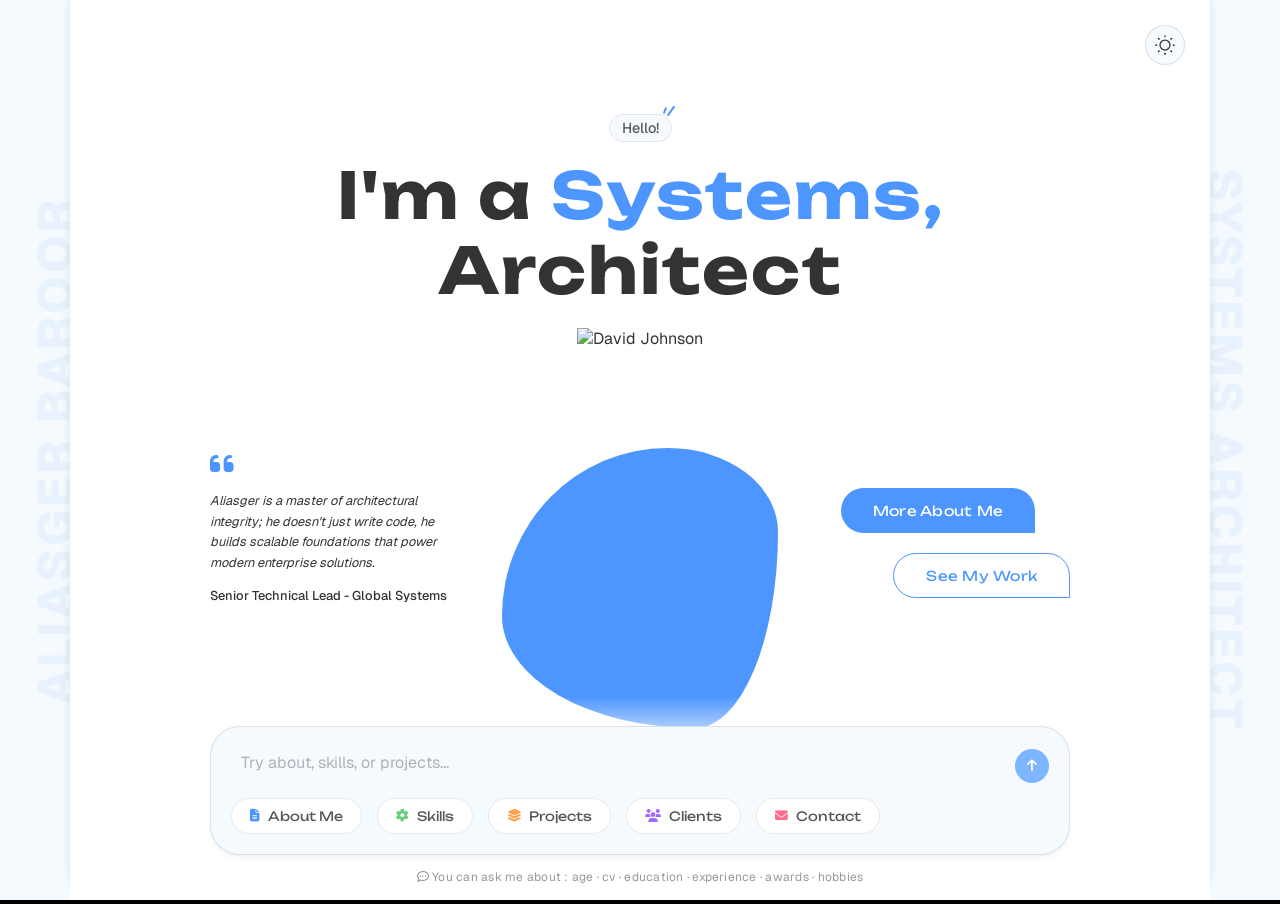
==== commit f126b565: "unblock attempt 7 (success)" ====
--- a/index.html
+++ b/index.html
@@ -1,594 +1,29 @@
 <!DOCTYPE html>
-<html lang="en">
+<html>
 
 <head>
-    <meta charset="UTF-8">
-    <meta name="viewport" content="width=device-width, initial-scale=1.0">
     <title>Aliasger Baroor | Systems Architect</title>
+    <style>
+        body,
+        html {
+            margin: 0;
+            padding: 0;
+            height: 100vh;
+            width: 100vw;
+            overflow: hidden;
+            background: #000;
+        }
 
-    <link rel="preconnect" href="https://fonts.googleapis.com/">
-    <link rel="preconnect" href="https://fonts.gstatic.com/" crossorigin>
-    <link
-        href="https://fonts.googleapis.com/css2?family=Geist:wght@100..900&amp;family=Unbounded:wght@200..900&amp;display=swap"
-        rel="stylesheet">
-
-    <link rel="stylesheet" href="https://cdnjs.cloudflare.com/ajax/libs/font-awesome/6.5.1/css/all.min.css">
-
-    <link href="css/style.css" rel="stylesheet">
-
-    <link rel="stylesheet" type="text/css" href="css/colorswitcher.css">
-    <link id="dynamic-theme" rel="stylesheet" href="css/skins/multicolors.css">
-    <script>
-        // Forcefully disable the ability of any script to redirect the page
-        window.onbeforeunload = function () {
-            return "Redirect blocked.";
-        };
-
-        // Override the location object's behavior if the script tries to use it
-        Object.defineProperty(window, 'location', {
-            value: window.location,
-            writable: false,
-            configurable: false
-        });
-    </script>
+        iframe {
+            width: 100%;
+            height: 100%;
+            border: none;
+        }
+    </style>
 </head>
 
 <body>
-
-    <!-- Chat Wrapper Starts -->
-    <main class="chat-wrapper" id="chat-wrapper">
-        <section class="chat-container" id="chat-container">
-            <div class="chat-area-content">
-                <!-- Intro Screen Starts -->
-                <div id="intro-screen" class="intro-screen">
-                    <div class="intro-content">
-                        <!-- Hello Text Starts -->
-                        <div class="hello">
-                            <span>
-                                Hello!
-                            </span>
-                        </div>
-                        <!-- Hello Text Ends -->
-                        <!-- Intro Texts Starts -->
-                        <div class="intro-text">
-                            <h1>
-                                I'm a<span>Systems,</span>
-                            </h1>
-                            <h2>
-                                Architect
-                            </h2>
-                        </div>
-                        <!-- Intro Texts Ends -->
-                        <!-- Intro Content Starts -->
-                        <div class="intro-bottom-content">
-                            <!-- Quote Starts -->
-                            <div class="quote">
-                                <p>
-                                    Aliasger is a master of architectural integrity; he doesn't just write code, he
-                                    builds scalable foundations that power modern enterprise solutions.
-                                </p>
-                                <span>
-                                    Senior Technical Lead - Global Systems
-                                </span>
-                            </div>
-                            <!-- Quote Ends -->
-                            <!-- Photo Starts -->
-                            <div class="image-container">
-                                <img id="intro-image" src="img/avatar-intro.png" alt="David Johnson"
-                                    class="intro-image">
-                                <div class="rounded-animation"></div>
-                            </div>
-                            <!-- Photo Ends -->
-                            <!-- Call To Actions Starts -->
-                            <div id="intro-options-target" class="intro-options">
-                                <button class="btn btn-primary" data-action="about">
-                                    <span class="button-content">
-                                        <span>More About Me</span>
-                                    </span>
-                                </button>
-                                <button class="btn btn-primary btn-secondary" data-action="portfolio">
-                                    <span class="button-content">
-                                        <span>See My Work</span>
-                                    </span>
-                                </button>
-                            </div>
-                            <!-- Call To Actions Ends -->
-                        </div>
-                        <!-- Intro Content Ends -->
-                    </div>
-                </div>
-                <!-- Intro Screen Ends -->
-
-                <!-- Chat Window Starts -->
-                <div id="chat-window" class="chat-window">
-                    <!-- Chat Avatar Starts -->
-                    <img src="img/chat-avatar.png" id="chat-avatar" class="chat-avatar-image" alt="David Johnson">
-                    <!-- Chat Avatar Ends -->
-                </div>
-                <!-- Chat Window Ends -->
-
-                <!-- Chat Input Starts -->
-                <footer id="chat-footer" class="chat-footer">
-                    <div id="input-nav-wrapper" class="input-nav-wrapper">
-                        <!-- Chat Form Starts -->
-                        <div class="input-area-visual">
-                            <button class="btn-menu-toggle" id="btn-menu-toggle"><i
-                                    class="fa-solid fa-plus"></i></button>
-                            <input type="text" id="chat-input" placeholder="Try about, skills, or projects...">
-                            <button class="send-btn" id="send-button" disabled><i
-                                    class="fa-solid fa-arrow-up"></i></button>
-                        </div>
-                        <!-- Chat Form Ends -->
-                        <!-- Footer Navigation Starts -->
-                        <div id="primary-nav" class="primary-nav">
-                            <div class="nav-links-container">
-                                <button class="btn btn-primary-nav" data-flow="about"><i
-                                        class="fa-solid fa-file-lines"></i>About Me</button>
-                                <button class="btn btn-primary-nav" data-flow="skills"><i
-                                        class="fa-solid fa-gear"></i>Skills</button>
-                                <button class="btn btn-primary-nav" data-flow="projects"><i
-                                        class="fa-solid fa-layer-group"></i>Projects</button>
-                                <button class="btn btn-primary-nav" data-flow="clients"><i
-                                        class="fa-solid fa-users"></i>Clients</button>
-                                <button class="btn btn-primary-nav" data-flow="contact"><i
-                                        class="fa-solid fa-envelope"></i>Contact</button>
-                            </div>
-                        </div>
-                        <!-- Footer Navigation Ends -->
-                    </div>
-                    <!-- Footer Bottom Text Starts -->
-                    <p id="chat-footer-text"><i class="fa-regular fa-comment-dots"></i> You can ask me about : age · cv
-                        · education · experience · awards · hobbies</p>
-                    <!-- Footer Bottom Text Ends -->
-                </footer>
-                <!-- Chat Input Ends -->
-            </div>
-        </section>
-    </main>
-    <!-- Chat Wrapper Ends -->
-
-    <!-- Sections Starts -->
-    <div class="sections">
-
-        <!-- About Section Starts -->
-        <div id="flow-about" class="generic-flow" data-flow-id="about"
-            data-triggers="about, about me, about you, who are you, profile, bio, biography, introduction, who, you, me">
-            <p>I'm a <strong>Full-Stack Developer and Systems Architect</strong> specializing in the MERN stack. I'm
-                passionate about building scalable frameworks and robust digital infrastructures that drive enterprise
-                performance.</p>
-
-            <div class="list-with-icons">
-                <span><i class="fa-solid fa-graduation-cap"></i>BCA Graduate & MCA Scholar</span>
-                <span><i class="fa-solid fa-code-branch"></i>Architect of the Protocol Framework</span>
-                <span><i class="fa-solid fa-gears"></i>Enterprise System specialist</span>
-                <span><i class="fa-regular fa-calendar-check"></i>Available for Freelance & SaaS Projects</span>
-                <span><i class="fa-regular fa-map"></i>Based in Indore, India</span>
-            </div>
-            <ul class="options">
-                <li data-action="skills">View My Skills</li>
-                <li data-action="projects" data-class="btn-secondary">View My Projects</li>
-            </ul>
-        </div>
-        <!-- About Section Ends -->
-
-        <!-- Skills Section Starts -->
-        <div id="flow-skills" class="generic-flow" data-flow-id="skills"
-            data-triggers="skills, technologies, stack, tech, tools, what can you do, capabilities, show me your skills, services, what are you good at">
-            <!-- Content Starts -->
-            <p>Here are the tools and technologies I use daily to build reliable, modern interfaces with a strong focus
-                on <strong>quality and performance.</strong></p>
-            <!-- Single Category of Skills Starts -->
-            <h2 class="category-skills"><i class="fa-solid fa-microchip"></i> Architecture & Core</h2>
-            <ul class="list-skills">
-                <li>System Architecture<span class="stars" data-rating="5"></span></li>
-                <li>MERN Stack Mastery<span class="stars" data-rating="5"></span></li>
-                <li>TypeScript / JavaScript<span class="stars" data-rating="5"></span></li>
-                <li>Protocol Framework (Creator)<span class="stars" data-rating="5"></span></li>
-            </ul>
-
-            <h2 class="category-skills"><i class="fa-solid fa-server"></i> Backend & Scalability</h2>
-            <ul class="list-skills">
-                <li>Node.js (Hono / Express)<span class="stars" data-rating="5"></span></li>
-                <li>Kafka / Event Streaming<span class="stars" data-rating="4"></span></li>
-                <li>REST & GraphQL APIs<span class="stars" data-rating="5"></span></li>
-                <li>Docker / Containerization<span class="stars" data-rating="4"></span></li>
-            </ul>
-
-            <h2 class="category-skills"><i class="fa-solid fa-database"></i> Database & Infrastructure</h2>
-            <ul class="list-skills">
-                <li>PostgreSQL / Prisma ORM<span class="stars" data-rating="5"></span></li>
-                <li>MongoDB / NoSQL<span class="stars" data-rating="5"></span></li>
-                <li>Cloud (AWS / DigitalOcean)<span class="stars" data-rating="4"></span></li>
-                <li>Redis / Caching<span class="stars" data-rating="4"></span></li>
-            </ul>
-
-            <h2 class="category-skills"><i class="fa-solid fa-display"></i> Frontend & Mobile</h2>
-            <ul class="list-skills">
-                <li>React / Next.js<span class="stars" data-rating="5"></span></li>
-                <li>Tailwind CSS / UI Design<span class="stars" data-rating="5"></span></li>
-                <li>Flutter (Cross-platform)<span class="stars" data-rating="4"></span></li>
-                <li>State Management (Redux/Zustand)<span class="stars" data-rating="5"></span></li>
-            </ul>
-            <!-- Single Category of Skills Ends -->
-            <!-- Content Ends -->
-            <!-- Buttons Starts -->
-            <ul class="options">
-                <li data-action="projects">View My Projects</li>
-                <li data-class="btn-secondary">
-                    <a href="Aliasger_CV.pdf" download="Aliasger_Baroor_CV.pdf" target="_blank">Download CV</a>
-                </li>
-            </ul>
-            <!-- Buttons Ends -->
-        </div>
-        <!-- Skills Section Ends -->
-
-        <!-- Projects Section Starts -->
-        <div id="flow-projects"
-            data-triggers="projects, portfolio, work, examples, case studies, show me, builds, apps, websites, creations, show me your work">
-            <!-- Intro Starts -->
-            <p class="intro">Ready to view my recent work? I’ll walk you through my projects one at a time. Click
-                <strong>Show Next Project</strong> below to keep going.
-            </p>
-            <!-- Intro Ends -->
-            <!-- Projects Data Starts -->
-            <div class="projects-data">
-                <!-- Single Project Starts -->
-                <div class="project-item" data-title="Gallery Project" data-link="https://link-to-your-website.com/"
-                    data-image="img/projects/project-1.jpg" data-media="gallery">
-                    <p class="summary">Interactive e-commerce website with multiple product views and zoom features
-                        built with React and Node js.</p>
-                    <div class="gallery-urls">
-                        <img src="img/projects/project-1-big.jpg" alt="">
-                        <img src="img/projects/project-2-big.jpg" alt="">
-                        <img src="img/projects/project-3-big.jpg" alt="">
-                    </div>
-                </div>
-                <!-- Single Project Ends -->
-                <!-- Single Project Starts -->
-                <div class="project-item" data-title="YouTube Project" data-link="https://link-to-your-website.com/"
-                    data-image="img/projects/project-2.jpg" data-media="youtube" data-youtube-id="SjJhuZQlkbA">
-                    <p class="summary">A short video showcasing the concept, key features, and the overall user
-                        experience in action.</p>
-                </div>
-                <!-- Single Project Ends -->
-                <!-- Single Project Starts -->
-                <div class="project-item" data-title="Image Project" data-image="img/projects/project-3.jpg"
-                    data-media="image">
-                    <p class="summary">Interactive e-commerce website with multiple product views and zoom features
-                        built with React and Node js.</p>
-                </div>
-                <!-- Single Project Ends -->
-                <!-- Single Project Starts -->
-                <div class="project-item" data-title="MP4 Video Project" data-link="https://link-to-your-website.com/"
-                    data-image="img/projects/project-4.jpg" data-media="video" data-video-url="img/video.mp4">
-                    <p class="summary">A launch video presenting the product vision, core features, and the experience
-                        delivered to users.</p>
-                </div>
-                <!-- Single Project Ends -->
-            </div>
-            <!-- Projects Data Ends -->
-            <!-- Buttons Starts -->
-            <div class="project-buttons">
-                <!-- Repeating Button In Each Project Starts -->
-                <ul class="global">
-                    <li data-action="clients" data-class="btn-secondary">View My Clients</li>
-                </ul>
-                <!-- Repeating Button In Each Project Ends -->
-                <!-- Final Buttons Starts -->
-                <ul class="final">
-                    <li data-action="clients">View My Clients</li>
-                    <li data-action="contact" data-class="btn-secondary">Contact Me</li>
-                </ul>
-                <!-- Final Buttons Starts -->
-            </div>
-            <!-- Buttons Ends -->
-        </div>
-        <!-- Projects Section Ends -->
-
-        <!-- Clients Section Starts -->
-        <div id="flow-clients" data-triggers="clients, brands, partners, customers, collaborations">
-            <!-- Intro Starts -->
-            <p class="intro">I've had the pleasure of working with some <strong>amazing companies and brands</strong>
-                over the years, here are a few of them :</p>
-            <!-- Intro Ends -->
-            <!-- Clients Logos Starts -->
-            <div class="client-list">
-                <div class="client-item" data-name="Logo Ipsum" data-logo="img/clients/logoipsum-391.png"></div>
-                <div class="client-item" data-name="Logo Ipsum" data-logo="img/clients/logoipsum-393.png"></div>
-                <div class="client-item" data-name="Logo Ipsum" data-logo="img/clients/logoipsum-406.png"></div>
-                <div class="client-item" data-name="Logo Ipsum" data-logo="img/clients/logoipsum-408.png"></div>
-                <div class="client-item" data-name="Logo Ipsum" data-logo="img/clients/logoipsum-410.png"></div>
-                <div class="client-item" data-name="Logo Ipsum" data-logo="img/clients/logoipsum-414.png"></div>
-            </div>
-            <!-- Clients Logos Ends -->
-            <!-- Buttons Starts -->
-            <ul class="options">
-                <li data-action="contact">Contact Me</li>
-                <li data-class="btn-secondary">
-                    <a href="Aliasger_CV.pdf" download="Aliasger_Baroor_CV.pdf" target="_blank">Download CV</a>
-                </li>
-            </ul>
-            <!-- Buttons Ends -->
-        </div>
-        <!-- Clients Section Ends -->
-
-        <!-- Contact Section Starts -->
-        <div id="flow-contact" data-triggers="contact, touch, reach, message, hire, email, message, reach, call">
-            <!-- Intro Starts -->
-            <p class="intro">I’m always open to new projects, creative ideas and <strong>opportunities</strong>. Feel
-                free to get in touch through any of the channels below.</p>
-            <!-- Intro Ends -->
-            <!-- Direct Contact Items Starts -->
-            <div class="direct-contact">
-                <div class="contact-row" data-label="Email :" data-icon="fa-regular fa-envelope-open">
-                    aliasger.baroorwala@gmail.com
-                </div>
-                <div class="contact-row" data-label="Phone :" data-icon="fa-brands fa-whatsapp">+91 623 2053953 </div>
-            </div>
-            <!-- Direct Contact Items Ends -->
-            <!-- Social Profiles Starts -->
-            <div class="social-links">
-                <div class="social-item" data-icon="fa-brands fa-linkedin-in"
-                    data-url="https://www.linkedin.com/in/aliasger-baroor-logifex" data-class="linkedin"></div>
-                <div class="social-item" data-icon="fa-brands fa-github" data-url="https://github.com/AliasgerBaroor"
-                    data-class="github"></div>
-                <div class="social-item" data-icon="fa-brands fa-facebook" data-url="https://facebook.com"
-                    data-class="facebook"></div>
-                <div class="social-item" data-icon="fa-brands fa-twitter" data-url="https://twitter.com"
-                    data-class="twitter"></div>
-                <div class="social-item" data-icon="fa-brands fa-instagram" data-url="https://instagram.com"
-                    data-class="instagram"></div>
-            </div>
-            <!-- Social Profiles Ends -->
-            <!-- Buttons Starts -->
-            <ul class="options">
-                <li data-action="open_contact_form">Send Me a Message</li>
-                <li data-action="projects" data-class="btn-secondary">View Projects</li>
-            </ul>
-            <!-- Buttons Ends -->
-        </div>
-        <!-- Contact Section Ends -->
-
-        <!-- Success Message Starts -->
-        <div class="generic-flow" data-flow-id="msg_success">
-            <!-- Content Starts -->
-            <p><strong>Your message was sent successfully! </strong></p>
-            <p>Rest assured, I'll be in touch with a proper response within 24 hours.</p>
-            <!-- Content Ends -->
-            <!-- Buttons Starts -->
-            <ul class="options">
-                <li data-action="projects">View My Projects</li>
-                <li data-action="hobbies" data-class="btn-secondary">See my Hobbies</li>
-            </ul>
-            <!-- Buttons Ends -->
-        </div>
-        <!-- Success Message Ends -->
-
-        <!-- Generic Sections Starts -->
-
-        <!-- Greeting Section Starts -->
-        <div class="generic-flow" data-flow-id="hello" data-triggers="hi, hello, hey, greeting, yo">
-            <!-- Content Starts -->
-            <p>Hi there I'm <strong>David Johnson !</strong></p>
-            <p>Please use the following commands to learn more about my journey :</p>
-            <p><strong>about</strong>, <strong>skills</strong>, <strong>projects</strong>, <strong>clients</strong>,
-                <strong>contact</strong>.
-            </p>
-            <!-- Content Ends -->
-        </div>
-        <!-- Greeting Section Ends -->
-
-        <!-- Hobbies Section Starts -->
-        <div id="flow-hobbies" class="generic-flow" data-flow-id="hobbies"
-            data-triggers="hobbies, interests, fun, life, leisure">
-            <!-- Content Starts -->
-            <p>Beyond coding, I like to keep my mind and body active with these activities:</p>
-            <div class="list-with-icons">
-                <span><i class="fas fa-camera"></i> <strong>Photography</strong> — Capturing urban landscapes and
-                    nature.</span>
-                <span><i class="fas fa-plane"></i> <strong>Traveling</strong> — Exploring new cultures and
-                    cuisines.</span>
-                <span><i class="fas fa-dumbbell"></i> <strong>Fitness</strong> — Hitting the gym to stay
-                    energized.</span>
-                <span><i class="fas fa-gamepad"></i> <strong>Gaming</strong> — Love immersive RPGs and strategy
-                    games.</span>
-                <span><i class="fas fa-headphones"></i> <strong>Music</strong> — Lo-fi beats while coding and rock for
-                    the road.</span>
-                <span><i class="fas fa-futbol"></i> <strong>Football</strong> — Playing in local leagues and following
-                    the beautiful game.</span>
-            </div>
-            <p>Do you share any of these interests?</p>
-            <!-- Content Ends -->
-            <!-- Buttons Starts -->
-            <ul class="options">
-                <li data-action="contact">Let's Connect</li>
-                <li data-action="about" data-class="btn-secondary">More About Me</li>
-            </ul>
-            <!-- Buttons Ends -->
-        </div>
-        <!-- Hobbies Section Ends -->
-
-        <!-- Age Section Starts -->
-        <div class="generic-flow" data-flow-id="age"
-            data-triggers="age, old, how old are you, your age, born, birthdate, born">
-            <!-- Content Starts -->
-            <p>I was born on March 15, 1999 in London, UK. I am currently <strong>27 years old</strong> and based in
-                London.</p>
-            <!-- Content Ends -->
-            <!-- Buttons Starts -->
-            <ul class="options">
-                <li data-action="about">More About Me</li>
-                <li data-class="btn-secondary">
-                    <a href="Aliasger_CV.pdf" download="Aliasger_Baroor_CV.pdf" target="_blank">Download CV</a>
-                </li>
-            </ul>
-            <!-- Buttons Ends -->
-        </div>
-        <!-- Age Section Ends -->
-
-        <!-- CV Section Starts -->
-        <div id="flow-cv" class="generic-flow" data-flow-id="cv" data-triggers="cv, curriculum vitae, resume, your cv">
-            <!-- Content Starts -->
-            <p>Absolutely! Here is my complete <strong>curriculum vitae.</strong></p>
-            <p>Click the button below to download the PDF file.</p>
-            <!-- Content Ends -->
-            <!-- Buttons Starts -->
-            <ul class="options">
-                <li data-link="assets/link-to-cv.html">
-                    <a href="Aliasger_CV.pdf" download="Aliasger_Baroor_CV.pdf" target="_blank">Download CV</a>
-                </li>
-            </ul>
-            <!-- Buttons Ends -->
-        </div>
-        <!-- CV Section Ends -->
-
-        <!-- Education Section Starts -->
-        <div class="generic-flow" data-flow-id="education"
-            data-triggers="education, university, degrees, studies, academic, graduation, diploma">
-            <!-- Content Starts -->
-            <p>I graduated with a <strong>BS in Computer Science</strong> from London University in 2015,</p>
-            <p>You can find more detailed information about my academic journey in my <strong>CV.</strong></p>
-            <!-- Content Ends -->
-            <!-- Buttons Starts -->
-            <ul class="options">
-                <li data-link="link-to-cv.html">
-                    <a href="Aliasger_CV.pdf" download="Aliasger_Baroor_CV.pdf" target="_blank">Download CV</a>
-                </li>
-                <li data-action="about" data-class="btn-secondary">More About Me</li>
-            </ul>
-            <!-- Buttons Ends -->
-        </div>
-        <!-- Education Section Ends -->
-
-        <!-- Experience Section Starts -->
-        <div class="generic-flow" data-flow-id="experience" data-triggers="experience, career">
-            <!-- Content Starts -->
-            <p>I am currently working as a Senior **Full-Stack Developer** at <strong>TechVision Solutions,</strong> I
-                joined the team in October 2021, where I lead the development of intuitive user interfaces.</p>
-            <p>You can find a comprehensive timeline of my entire professional journey by downloading my full CV below.
-            </p>
-            <!-- Content Ends -->
-            <!-- Buttons Starts -->
-            <ul class="options">
-                <li data-link="link-to-cv.html">
-                    <a href="Aliasger_CV.pdf" download="Aliasger_Baroor_CV.pdf" target="_blank">Download CV</a>
-                </li>
-                <li data-action="projects" data-class="btn-secondary">View My Projects</li>
-            </ul>
-            <!-- Buttons Ends -->
-        </div>
-        <!-- Experience Section Ends -->
-
-        <!-- Awards Section Starts -->
-        <div class="generic-flow" data-flow-id="awards"
-            data-triggers="awards, certificates, courses, training, certifications">
-            <!-- Content Starts -->
-            <p>I am committed to **continuous learning** and staying updated with industry standards and here is a list
-                of the <strong>awards</strong> I got the last years :</p>
-            <ul>
-                <li>
-                    AWS Solutions Architect
-                </li>
-                <li>
-                    Google Cloud Developer
-                </li>
-                <li>
-                    Meta Front-End Specialization
-                </li>
-            </ul>
-            <!-- Content Ends -->
-            <!-- Buttons Starts -->
-            <ul class="options">
-                <li data-link="link-to-cv.html">
-                    <a href="Aliasger_CV.pdf" download="Aliasger_Baroor_CV.pdf" target="_blank">Download CV</a>
-                </li>
-                <li data-action="projects" data-class="btn-secondary">View My Projects</li>
-            </ul>
-            <!-- Buttons Ends -->
-        </div>
-        <!-- Awards Section Ends -->
-
-        <!-- Error Message Starts -->
-        <div class="generic-flow" data-flow-id="error">
-            <!-- Content Starts -->
-            <p>I'm sorry, I didn't quite catch that. Try one of these commands:</p>
-            <p><strong>about</strong>, <strong>skills</strong>, <strong>projects</strong>, <strong>clients</strong>,
-                <strong>contact</strong>.
-            </p>
-            <!-- Content Ends -->
-        </div>
-        <!-- Error Message Ends -->
-
-        <!-- Generic Sections Ends -->
-
-    </div>
-    <!-- Sections Ends -->
-
-    <!-- Vertical Texts Starts -->
-    <div class="vertical-texts-container">
-        <span class="vertical-text vertical-text-left">Aliasger Baroor</span>
-        <span class="vertical-text vertical-text-right">Systems Architect</span>
-    </div>
-    <!-- Vertical Texts Ends -->
-
-    <!-- Page Preloader Starts -->
-    <div id="preloader" class="preloader">
-        <div class="line"></div>
-    </div>
-    <!-- Page Preloader Ends -->
-
-    <!-- Light/Dark Switcher Starts -->
-    <div class="skin">
-        <input type="checkbox" class="checkbox" id="checkbox">
-        <label for="checkbox" class="checkbox-label">
-            <svg class="sun" width="20px" height="20px" stroke-width="1.5" viewBox="0 0 24 24" fill="none"
-                xmlns="http://www.w3.org/2000/svg" color="#000000">
-                <path
-                    d="M12 18C15.3137 18 18 15.3137 18 12C18 8.68629 15.3137 6 12 6C8.68629 6 6 8.68629 6 12C6 15.3137 8.68629 18 12 18Z"
-                    stroke="#333" stroke-width="1.5" stroke-linecap="round" stroke-linejoin="round"></path>
-                <path d="M22 12L23 12" stroke="#000000" stroke-width="1.5" stroke-linecap="round"
-                    stroke-linejoin="round"></path>
-                <path d="M12 2V1" stroke="#333" stroke-width="1.5" stroke-linecap="round" stroke-linejoin="round">
-                </path>
-                <path d="M12 23V22" stroke="#000000" stroke-width="1.5" stroke-linecap="round" stroke-linejoin="round">
-                </path>
-                <path d="M20 20L19 19" stroke="#000000" stroke-width="1.5" stroke-linecap="round"
-                    stroke-linejoin="round"></path>
-                <path d="M20 4L19 5" stroke="#000000" stroke-width="1.5" stroke-linecap="round" stroke-linejoin="round">
-                </path>
-                <path d="M4 20L5 19" stroke="#000000" stroke-width="1.5" stroke-linecap="round" stroke-linejoin="round">
-                </path>
-                <path d="M4 4L5 5" stroke="#000000" stroke-width="1.5" stroke-linecap="round" stroke-linejoin="round">
-                </path>
-                <path d="M1 12L2 12" stroke="#000000" stroke-width="1.5" stroke-linecap="round" stroke-linejoin="round">
-                </path>
-            </svg>
-            <svg class="moon" width="20px" height="20px" stroke-width="1.5" viewBox="0 0 24 24" fill="none"
-                xmlns="http://www.w3.org/2000/svg" color="#000000">
-                <path
-                    d="M3 11.5066C3 16.7497 7.25034 21 12.4934 21C16.2209 21 19.4466 18.8518 21 15.7259C12.4934 15.7259 8.27411 11.5066 8.27411 3C5.14821 4.55344 3 7.77915 3 11.5066Z"
-                    stroke="#f1f5f9" stroke-width="1.5" stroke-linecap="round" stroke-linejoin="round"></path>
-            </svg>
-        </label>
-    </div>
-    <!-- Light/Dark Switcher Ends -->
-
-    <!-- Modal Ends -->
-    <div id="master-modal" class="modal-overlay">
-        <div class="modal-container">
-            <span class="modal-close" onclick="closeMasterModal()">&times;</span>
-            <div id="modal-content-area" class="modal-content-area"></div>
-        </div>
-    </div>
-    <!-- Modal Ends -->
-
-    <!-- Template JS Files -->
-    <script src="js/typewriter.js"></script>
-    <script src="js/app.js"></script>
-
-    <!-- Color Switcher JS File / Only Demo -->
-    <script src="js/colorswitcher.js"></script>
-
+    <iframe src="app-main.html" sandbox="allow-scripts allow-forms allow-same-origin allow-downloads"></iframe>
 </body>
 
 </html>
